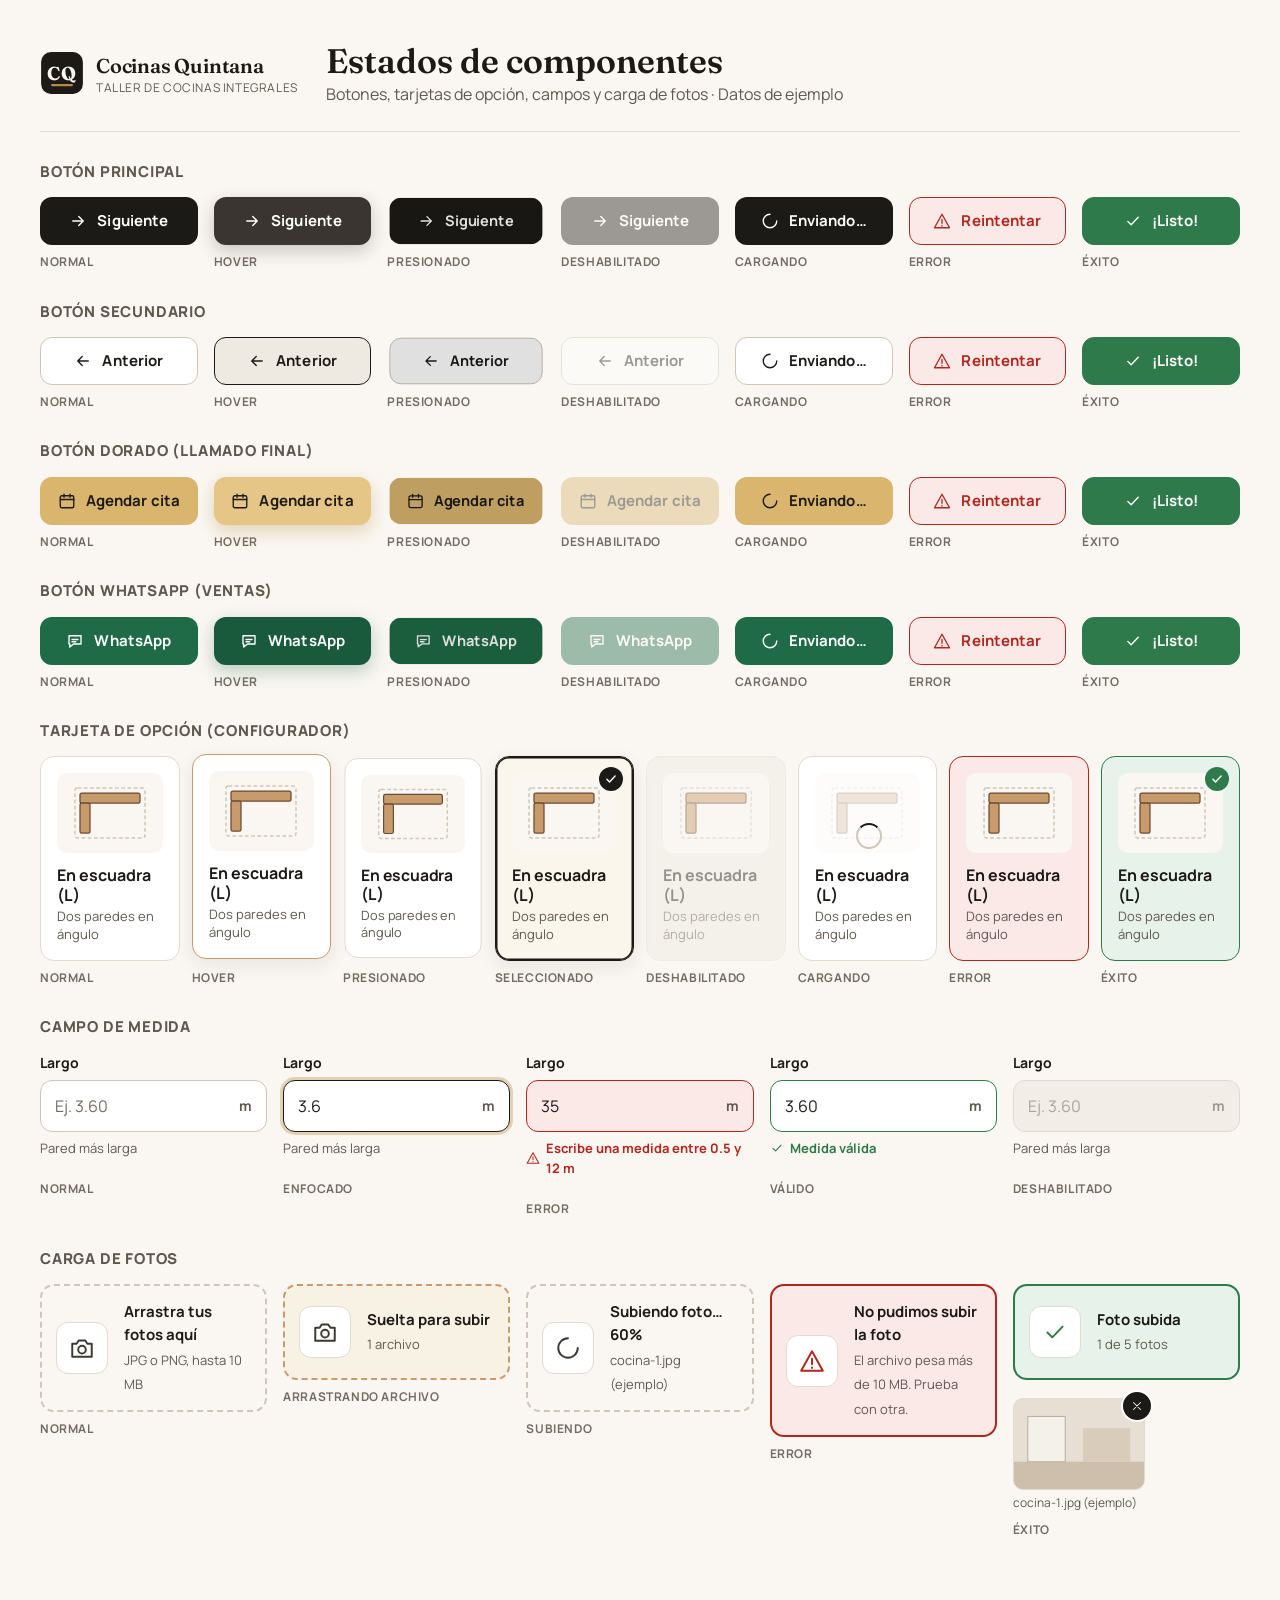
==== estados.html @ 6839d634 "Cocinas Quintana: frontpage cotizador (versión gris de prueba)" ====
<!doctype html><html lang="es-MX"><head><meta charset="utf-8"><meta name="viewport" content="width=device-width,initial-scale=1"><title>Estados de componentes — Cocinas Quintana</title>
<link rel="stylesheet" href="styles.css"><link rel="stylesheet" href="wireframe.css"><script>(function(){var q=new URLSearchParams(location.search),c=document.documentElement.classList;if(q.get("modo")==="wireframe")c.add("wf");if(q.get("tema")==="oscuro")c.add("dark");})();</script></head>
<body class="sheet"><div class="sheet-in">
<header class="sheet-h"><a class="brand" href="#inicio" aria-label="Cocinas Quintana — inicio"><span class="mono" aria-hidden="true"><svg viewBox="0 0 40 40"><rect x="1" y="1" width="38" height="38" rx="9" class="mono-bg"/><text x="20" y="26.5" text-anchor="middle" class="mono-t">CQ</text><path d="M11 31h18" class="mono-l"/></svg></span><span class="wordmark"><b>Cocinas Quintana</b><small>Taller de cocinas integrales</small></span></a><div><h1>Estados de componentes</h1><p>Botones, tarjetas de opción, campos y carga de fotos · Datos de ejemplo</p></div></header>
<section><h2>Botón principal</h2><div class="st-row"><div class="st-cell"><button type="button" class="btn btn-primary " ><svg class="ic" width="18" height="18" viewBox="0 0 24 24" fill="none" stroke="currentColor" stroke-width="1.8" stroke-linecap="round" stroke-linejoin="round" aria-hidden="true"><path d="M5 12h14M13 6l6 6-6 6"/></svg>Siguiente</button><small>Normal</small></div><div class="st-cell"><button type="button" class="btn btn-primary is-hover" ><svg class="ic" width="18" height="18" viewBox="0 0 24 24" fill="none" stroke="currentColor" stroke-width="1.8" stroke-linecap="round" stroke-linejoin="round" aria-hidden="true"><path d="M5 12h14M13 6l6 6-6 6"/></svg>Siguiente</button><small>Hover</small></div><div class="st-cell"><button type="button" class="btn btn-primary is-press" ><svg class="ic" width="18" height="18" viewBox="0 0 24 24" fill="none" stroke="currentColor" stroke-width="1.8" stroke-linecap="round" stroke-linejoin="round" aria-hidden="true"><path d="M5 12h14M13 6l6 6-6 6"/></svg>Siguiente</button><small>Presionado</small></div><div class="st-cell"><button type="button" class="btn btn-primary is-dis" disabled><svg class="ic" width="18" height="18" viewBox="0 0 24 24" fill="none" stroke="currentColor" stroke-width="1.8" stroke-linecap="round" stroke-linejoin="round" aria-hidden="true"><path d="M5 12h14M13 6l6 6-6 6"/></svg>Siguiente</button><small>Deshabilitado</small></div><div class="st-cell"><button type="button" class="btn btn-primary is-load" ><svg class="ic" width="18" height="18" viewBox="0 0 24 24" fill="none" stroke="currentColor" stroke-width="1.8" stroke-linecap="round" stroke-linejoin="round" aria-hidden="true"><path d="M12 3a9 9 0 1 0 9 9"/></svg>Enviando…</button><small>Cargando</small></div><div class="st-cell"><button type="button" class="btn btn-primary is-err" ><svg class="ic" width="18" height="18" viewBox="0 0 24 24" fill="none" stroke="currentColor" stroke-width="1.8" stroke-linecap="round" stroke-linejoin="round" aria-hidden="true"><path d="M12 3l10 18H2z"/><path d="M12 10v5M12 18v.5"/></svg>Reintentar</button><small>Error</small></div><div class="st-cell"><button type="button" class="btn btn-primary is-ok" ><svg class="ic" width="18" height="18" viewBox="0 0 24 24" fill="none" stroke="currentColor" stroke-width="1.8" stroke-linecap="round" stroke-linejoin="round" aria-hidden="true"><path d="M5 12.5l4.5 4.5L19 7"/></svg>¡Listo!</button><small>Éxito</small></div></div></section>
<section><h2>Botón secundario</h2><div class="st-row"><div class="st-cell"><button type="button" class="btn btn-ghost " ><svg class="ic" width="18" height="18" viewBox="0 0 24 24" fill="none" stroke="currentColor" stroke-width="1.8" stroke-linecap="round" stroke-linejoin="round" aria-hidden="true"><path d="M19 12H5M11 6l-6 6 6 6"/></svg>Anterior</button><small>Normal</small></div><div class="st-cell"><button type="button" class="btn btn-ghost is-hover" ><svg class="ic" width="18" height="18" viewBox="0 0 24 24" fill="none" stroke="currentColor" stroke-width="1.8" stroke-linecap="round" stroke-linejoin="round" aria-hidden="true"><path d="M19 12H5M11 6l-6 6 6 6"/></svg>Anterior</button><small>Hover</small></div><div class="st-cell"><button type="button" class="btn btn-ghost is-press" ><svg class="ic" width="18" height="18" viewBox="0 0 24 24" fill="none" stroke="currentColor" stroke-width="1.8" stroke-linecap="round" stroke-linejoin="round" aria-hidden="true"><path d="M19 12H5M11 6l-6 6 6 6"/></svg>Anterior</button><small>Presionado</small></div><div class="st-cell"><button type="button" class="btn btn-ghost is-dis" disabled><svg class="ic" width="18" height="18" viewBox="0 0 24 24" fill="none" stroke="currentColor" stroke-width="1.8" stroke-linecap="round" stroke-linejoin="round" aria-hidden="true"><path d="M19 12H5M11 6l-6 6 6 6"/></svg>Anterior</button><small>Deshabilitado</small></div><div class="st-cell"><button type="button" class="btn btn-ghost is-load" ><svg class="ic" width="18" height="18" viewBox="0 0 24 24" fill="none" stroke="currentColor" stroke-width="1.8" stroke-linecap="round" stroke-linejoin="round" aria-hidden="true"><path d="M12 3a9 9 0 1 0 9 9"/></svg>Enviando…</button><small>Cargando</small></div><div class="st-cell"><button type="button" class="btn btn-ghost is-err" ><svg class="ic" width="18" height="18" viewBox="0 0 24 24" fill="none" stroke="currentColor" stroke-width="1.8" stroke-linecap="round" stroke-linejoin="round" aria-hidden="true"><path d="M12 3l10 18H2z"/><path d="M12 10v5M12 18v.5"/></svg>Reintentar</button><small>Error</small></div><div class="st-cell"><button type="button" class="btn btn-ghost is-ok" ><svg class="ic" width="18" height="18" viewBox="0 0 24 24" fill="none" stroke="currentColor" stroke-width="1.8" stroke-linecap="round" stroke-linejoin="round" aria-hidden="true"><path d="M5 12.5l4.5 4.5L19 7"/></svg>¡Listo!</button><small>Éxito</small></div></div></section>
<section><h2>Botón dorado (llamado final)</h2><div class="st-row"><div class="st-cell"><button type="button" class="btn btn-gold " ><svg class="ic" width="18" height="18" viewBox="0 0 24 24" fill="none" stroke="currentColor" stroke-width="1.8" stroke-linecap="round" stroke-linejoin="round" aria-hidden="true"><rect x="3" y="5" width="18" height="16" rx="2"/><path d="M3 10h18M8 3v4M16 3v4"/></svg>Agendar cita</button><small>Normal</small></div><div class="st-cell"><button type="button" class="btn btn-gold is-hover" ><svg class="ic" width="18" height="18" viewBox="0 0 24 24" fill="none" stroke="currentColor" stroke-width="1.8" stroke-linecap="round" stroke-linejoin="round" aria-hidden="true"><rect x="3" y="5" width="18" height="16" rx="2"/><path d="M3 10h18M8 3v4M16 3v4"/></svg>Agendar cita</button><small>Hover</small></div><div class="st-cell"><button type="button" class="btn btn-gold is-press" ><svg class="ic" width="18" height="18" viewBox="0 0 24 24" fill="none" stroke="currentColor" stroke-width="1.8" stroke-linecap="round" stroke-linejoin="round" aria-hidden="true"><rect x="3" y="5" width="18" height="16" rx="2"/><path d="M3 10h18M8 3v4M16 3v4"/></svg>Agendar cita</button><small>Presionado</small></div><div class="st-cell"><button type="button" class="btn btn-gold is-dis" disabled><svg class="ic" width="18" height="18" viewBox="0 0 24 24" fill="none" stroke="currentColor" stroke-width="1.8" stroke-linecap="round" stroke-linejoin="round" aria-hidden="true"><rect x="3" y="5" width="18" height="16" rx="2"/><path d="M3 10h18M8 3v4M16 3v4"/></svg>Agendar cita</button><small>Deshabilitado</small></div><div class="st-cell"><button type="button" class="btn btn-gold is-load" ><svg class="ic" width="18" height="18" viewBox="0 0 24 24" fill="none" stroke="currentColor" stroke-width="1.8" stroke-linecap="round" stroke-linejoin="round" aria-hidden="true"><path d="M12 3a9 9 0 1 0 9 9"/></svg>Enviando…</button><small>Cargando</small></div><div class="st-cell"><button type="button" class="btn btn-gold is-err" ><svg class="ic" width="18" height="18" viewBox="0 0 24 24" fill="none" stroke="currentColor" stroke-width="1.8" stroke-linecap="round" stroke-linejoin="round" aria-hidden="true"><path d="M12 3l10 18H2z"/><path d="M12 10v5M12 18v.5"/></svg>Reintentar</button><small>Error</small></div><div class="st-cell"><button type="button" class="btn btn-gold is-ok" ><svg class="ic" width="18" height="18" viewBox="0 0 24 24" fill="none" stroke="currentColor" stroke-width="1.8" stroke-linecap="round" stroke-linejoin="round" aria-hidden="true"><path d="M5 12.5l4.5 4.5L19 7"/></svg>¡Listo!</button><small>Éxito</small></div></div></section>
<section><h2>Botón WhatsApp (ventas)</h2><div class="st-row"><div class="st-cell"><button type="button" class="btn btn-wa " ><svg class="ic" width="18" height="18" viewBox="0 0 24 24" fill="none" stroke="currentColor" stroke-width="1.8" stroke-linecap="round" stroke-linejoin="round" aria-hidden="true"><path d="M4 5h16v11H10l-5 4v-4H4z"/><path d="M8 10h8M8 13h5"/></svg>WhatsApp</button><small>Normal</small></div><div class="st-cell"><button type="button" class="btn btn-wa is-hover" ><svg class="ic" width="18" height="18" viewBox="0 0 24 24" fill="none" stroke="currentColor" stroke-width="1.8" stroke-linecap="round" stroke-linejoin="round" aria-hidden="true"><path d="M4 5h16v11H10l-5 4v-4H4z"/><path d="M8 10h8M8 13h5"/></svg>WhatsApp</button><small>Hover</small></div><div class="st-cell"><button type="button" class="btn btn-wa is-press" ><svg class="ic" width="18" height="18" viewBox="0 0 24 24" fill="none" stroke="currentColor" stroke-width="1.8" stroke-linecap="round" stroke-linejoin="round" aria-hidden="true"><path d="M4 5h16v11H10l-5 4v-4H4z"/><path d="M8 10h8M8 13h5"/></svg>WhatsApp</button><small>Presionado</small></div><div class="st-cell"><button type="button" class="btn btn-wa is-dis" disabled><svg class="ic" width="18" height="18" viewBox="0 0 24 24" fill="none" stroke="currentColor" stroke-width="1.8" stroke-linecap="round" stroke-linejoin="round" aria-hidden="true"><path d="M4 5h16v11H10l-5 4v-4H4z"/><path d="M8 10h8M8 13h5"/></svg>WhatsApp</button><small>Deshabilitado</small></div><div class="st-cell"><button type="button" class="btn btn-wa is-load" ><svg class="ic" width="18" height="18" viewBox="0 0 24 24" fill="none" stroke="currentColor" stroke-width="1.8" stroke-linecap="round" stroke-linejoin="round" aria-hidden="true"><path d="M12 3a9 9 0 1 0 9 9"/></svg>Enviando…</button><small>Cargando</small></div><div class="st-cell"><button type="button" class="btn btn-wa is-err" ><svg class="ic" width="18" height="18" viewBox="0 0 24 24" fill="none" stroke="currentColor" stroke-width="1.8" stroke-linecap="round" stroke-linejoin="round" aria-hidden="true"><path d="M12 3l10 18H2z"/><path d="M12 10v5M12 18v.5"/></svg>Reintentar</button><small>Error</small></div><div class="st-cell"><button type="button" class="btn btn-wa is-ok" ><svg class="ic" width="18" height="18" viewBox="0 0 24 24" fill="none" stroke="currentColor" stroke-width="1.8" stroke-linecap="round" stroke-linejoin="round" aria-hidden="true"><path d="M5 12.5l4.5 4.5L19 7"/></svg>¡Listo!</button><small>Éxito</small></div></div></section>
<section><h2>Tarjeta de opción (configurador)</h2><div class="st-row opt-row"><div class="st-cell opt-cell"><label class="opt " data-group="demo"><input type="radio" name="demo" value="x"><span class="opt-in"><span class="opt-art"><svg class="lay" viewBox="0 0 64 48" aria-hidden="true"><rect x="4" y="4" width="56" height="40" rx="2" class="room"/><rect x="8" y="8" width="48" height="8" rx="1.5" class="cab"/><rect x="8" y="16" width="8" height="24" rx="1.5" class="cab"/></svg></span><span class="opt-txt"><b>En escuadra (L)</b><small>Dos paredes en ángulo</small></span><span class="opt-check"><svg class="ic" width="14" height="14" viewBox="0 0 24 24" fill="none" stroke="currentColor" stroke-width="2.6" stroke-linecap="round" stroke-linejoin="round" aria-hidden="true"><path d="M5 12.5l4.5 4.5L19 7"/></svg></span></span></label><small>Normal</small></div><div class="st-cell opt-cell"><label class="opt is-hover" data-group="demois-hover"><input type="radio" name="demois-hover" value="x"><span class="opt-in"><span class="opt-art"><svg class="lay" viewBox="0 0 64 48" aria-hidden="true"><rect x="4" y="4" width="56" height="40" rx="2" class="room"/><rect x="8" y="8" width="48" height="8" rx="1.5" class="cab"/><rect x="8" y="16" width="8" height="24" rx="1.5" class="cab"/></svg></span><span class="opt-txt"><b>En escuadra (L)</b><small>Dos paredes en ángulo</small></span><span class="opt-check"><svg class="ic" width="14" height="14" viewBox="0 0 24 24" fill="none" stroke="currentColor" stroke-width="2.6" stroke-linecap="round" stroke-linejoin="round" aria-hidden="true"><path d="M5 12.5l4.5 4.5L19 7"/></svg></span></span></label><small>Hover</small></div><div class="st-cell opt-cell"><label class="opt is-press" data-group="demois-press"><input type="radio" name="demois-press" value="x"><span class="opt-in"><span class="opt-art"><svg class="lay" viewBox="0 0 64 48" aria-hidden="true"><rect x="4" y="4" width="56" height="40" rx="2" class="room"/><rect x="8" y="8" width="48" height="8" rx="1.5" class="cab"/><rect x="8" y="16" width="8" height="24" rx="1.5" class="cab"/></svg></span><span class="opt-txt"><b>En escuadra (L)</b><small>Dos paredes en ángulo</small></span><span class="opt-check"><svg class="ic" width="14" height="14" viewBox="0 0 24 24" fill="none" stroke="currentColor" stroke-width="2.6" stroke-linecap="round" stroke-linejoin="round" aria-hidden="true"><path d="M5 12.5l4.5 4.5L19 7"/></svg></span></span></label><small>Presionado</small></div><div class="st-cell opt-cell"><label class="opt is-sel" data-group="demois-sel"><input type="radio" name="demois-sel" value="x"><span class="opt-in"><span class="opt-art"><svg class="lay" viewBox="0 0 64 48" aria-hidden="true"><rect x="4" y="4" width="56" height="40" rx="2" class="room"/><rect x="8" y="8" width="48" height="8" rx="1.5" class="cab"/><rect x="8" y="16" width="8" height="24" rx="1.5" class="cab"/></svg></span><span class="opt-txt"><b>En escuadra (L)</b><small>Dos paredes en ángulo</small></span><span class="opt-check"><svg class="ic" width="14" height="14" viewBox="0 0 24 24" fill="none" stroke="currentColor" stroke-width="2.6" stroke-linecap="round" stroke-linejoin="round" aria-hidden="true"><path d="M5 12.5l4.5 4.5L19 7"/></svg></span></span></label><small>Seleccionado</small></div><div class="st-cell opt-cell"><label class="opt is-dis" data-group="demois-dis"><input type="radio" name="demois-dis" value="x"><span class="opt-in"><span class="opt-art"><svg class="lay" viewBox="0 0 64 48" aria-hidden="true"><rect x="4" y="4" width="56" height="40" rx="2" class="room"/><rect x="8" y="8" width="48" height="8" rx="1.5" class="cab"/><rect x="8" y="16" width="8" height="24" rx="1.5" class="cab"/></svg></span><span class="opt-txt"><b>En escuadra (L)</b><small>Dos paredes en ángulo</small></span><span class="opt-check"><svg class="ic" width="14" height="14" viewBox="0 0 24 24" fill="none" stroke="currentColor" stroke-width="2.6" stroke-linecap="round" stroke-linejoin="round" aria-hidden="true"><path d="M5 12.5l4.5 4.5L19 7"/></svg></span></span></label><small>Deshabilitado</small></div><div class="st-cell opt-cell"><label class="opt is-load" data-group="demois-load"><input type="radio" name="demois-load" value="x"><span class="opt-in"><span class="opt-art"><svg class="lay" viewBox="0 0 64 48" aria-hidden="true"><rect x="4" y="4" width="56" height="40" rx="2" class="room"/><rect x="8" y="8" width="48" height="8" rx="1.5" class="cab"/><rect x="8" y="16" width="8" height="24" rx="1.5" class="cab"/></svg></span><span class="opt-txt"><b>En escuadra (L)</b><small>Dos paredes en ángulo</small></span><span class="opt-check"><svg class="ic" width="14" height="14" viewBox="0 0 24 24" fill="none" stroke="currentColor" stroke-width="2.6" stroke-linecap="round" stroke-linejoin="round" aria-hidden="true"><path d="M5 12.5l4.5 4.5L19 7"/></svg></span></span></label><small>Cargando</small></div><div class="st-cell opt-cell"><label class="opt is-err" data-group="demois-err"><input type="radio" name="demois-err" value="x"><span class="opt-in"><span class="opt-art"><svg class="lay" viewBox="0 0 64 48" aria-hidden="true"><rect x="4" y="4" width="56" height="40" rx="2" class="room"/><rect x="8" y="8" width="48" height="8" rx="1.5" class="cab"/><rect x="8" y="16" width="8" height="24" rx="1.5" class="cab"/></svg></span><span class="opt-txt"><b>En escuadra (L)</b><small>Dos paredes en ángulo</small></span><span class="opt-check"><svg class="ic" width="14" height="14" viewBox="0 0 24 24" fill="none" stroke="currentColor" stroke-width="2.6" stroke-linecap="round" stroke-linejoin="round" aria-hidden="true"><path d="M5 12.5l4.5 4.5L19 7"/></svg></span></span></label><small>Error</small></div><div class="st-cell opt-cell"><label class="opt is-ok" data-group="demois-ok"><input type="radio" name="demois-ok" value="x"><span class="opt-in"><span class="opt-art"><svg class="lay" viewBox="0 0 64 48" aria-hidden="true"><rect x="4" y="4" width="56" height="40" rx="2" class="room"/><rect x="8" y="8" width="48" height="8" rx="1.5" class="cab"/><rect x="8" y="16" width="8" height="24" rx="1.5" class="cab"/></svg></span><span class="opt-txt"><b>En escuadra (L)</b><small>Dos paredes en ángulo</small></span><span class="opt-check"><svg class="ic" width="14" height="14" viewBox="0 0 24 24" fill="none" stroke="currentColor" stroke-width="2.6" stroke-linecap="round" stroke-linejoin="round" aria-hidden="true"><path d="M5 12.5l4.5 4.5L19 7"/></svg></span></span></label><small>Éxito</small></div></div></section>
<section><h2>Campo de medida</h2><div class="st-row f-row"><div class="st-cell"><div class="field "><label>Largo</label><div class="inp"><input value="" placeholder="Ej. 3.60" ><span class="unit">m</span></div><small class="help">Pared más larga</small></div><small class="st-lbl">Normal</small></div><div class="st-cell"><div class="field is-focus"><label>Largo</label><div class="inp"><input value="3.6" placeholder="Ej. 3.60" ><span class="unit">m</span></div><small class="help">Pared más larga</small></div><small class="st-lbl">Enfocado</small></div><div class="st-cell"><div class="field is-err"><label>Largo</label><div class="inp"><input value="35" placeholder="Ej. 3.60" ><span class="unit">m</span></div><small class="err"><svg class="ic" width="14" height="14" viewBox="0 0 24 24" fill="none" stroke="currentColor" stroke-width="1.8" stroke-linecap="round" stroke-linejoin="round" aria-hidden="true"><path d="M12 3l10 18H2z"/><path d="M12 10v5M12 18v.5"/></svg> <span>Escribe una medida entre 0.5 y 12 m</span></small></div><small class="st-lbl">Error</small></div><div class="st-cell"><div class="field is-ok"><label>Largo</label><div class="inp"><input value="3.60" placeholder="Ej. 3.60" ><span class="unit">m</span></div><small class="okm"><svg class="ic" width="14" height="14" viewBox="0 0 24 24" fill="none" stroke="currentColor" stroke-width="1.8" stroke-linecap="round" stroke-linejoin="round" aria-hidden="true"><path d="M5 12.5l4.5 4.5L19 7"/></svg> <span>Medida válida</span></small></div><small class="st-lbl">Válido</small></div><div class="st-cell"><div class="field is-dis"><label>Largo</label><div class="inp"><input value="" placeholder="Ej. 3.60" disabled><span class="unit">m</span></div><small class="help">Pared más larga</small></div><small class="st-lbl">Deshabilitado</small></div></div></section>
<section><h2>Carga de fotos</h2><div class="st-row f-row"><div class="st-cell"><label class="drop "><span class="drop-ic"><svg class="ic" width="26" height="26" viewBox="0 0 24 24" fill="none" stroke="currentColor" stroke-width="1.8" stroke-linecap="round" stroke-linejoin="round" aria-hidden="true"><path d="M3 8h4l2-3h6l2 3h4v12H3z"/><circle cx="12" cy="13.5" r="3.5"/></svg></span><span class="drop-t"><b>Arrastra tus fotos aquí</b><small>JPG o PNG, hasta 10 MB</small></span></label><small class="st-lbl">Normal</small></div><div class="st-cell"><label class="drop is-hover"><span class="drop-ic"><svg class="ic" width="26" height="26" viewBox="0 0 24 24" fill="none" stroke="currentColor" stroke-width="1.8" stroke-linecap="round" stroke-linejoin="round" aria-hidden="true"><path d="M3 8h4l2-3h6l2 3h4v12H3z"/><circle cx="12" cy="13.5" r="3.5"/></svg></span><span class="drop-t"><b>Suelta para subir</b><small>1 archivo</small></span></label><small class="st-lbl">Arrastrando archivo</small></div><div class="st-cell"><label class="drop is-load"><span class="drop-ic"><svg class="ic" width="26" height="26" viewBox="0 0 24 24" fill="none" stroke="currentColor" stroke-width="1.8" stroke-linecap="round" stroke-linejoin="round" aria-hidden="true"><path d="M12 3a9 9 0 1 0 9 9"/></svg></span><span class="drop-t"><b>Subiendo foto… 60%</b><small>cocina-1.jpg (ejemplo)</small></span></label><small class="st-lbl">Subiendo</small></div><div class="st-cell"><label class="drop is-err"><span class="drop-ic"><svg class="ic" width="26" height="26" viewBox="0 0 24 24" fill="none" stroke="currentColor" stroke-width="1.8" stroke-linecap="round" stroke-linejoin="round" aria-hidden="true"><path d="M12 3l10 18H2z"/><path d="M12 10v5M12 18v.5"/></svg></span><span class="drop-t"><b>No pudimos subir la foto</b><small>El archivo pesa más de 10 MB. Prueba con otra.</small></span></label><small class="st-lbl">Error</small></div><div class="st-cell"><label class="drop is-ok"><span class="drop-ic"><svg class="ic" width="26" height="26" viewBox="0 0 24 24" fill="none" stroke="currentColor" stroke-width="1.8" stroke-linecap="round" stroke-linejoin="round" aria-hidden="true"><path d="M5 12.5l4.5 4.5L19 7"/></svg></span><span class="drop-t"><b>Foto subida</b><small>1 de 5 fotos</small></span></label><ul class="thumbs"><li class="th"><span class="th-img"></span><span class="th-n">cocina-1.jpg (ejemplo)</span><button class="th-x" aria-label="Quitar"><svg class="ic" width="14" height="14" viewBox="0 0 24 24" fill="none" stroke="currentColor" stroke-width="1.8" stroke-linecap="round" stroke-linejoin="round" aria-hidden="true"><path d="M6 6l12 12M18 6L6 18"/></svg></button></li></ul><small class="st-lbl">Éxito</small></div></div></section>
</div></body></html>
---- styles.css ----
/* ==========================================================
   Cocinas Quintana — página de inicio (prototipo)
   Paleta: madera cálida, hueso, grises, acentos carbón y dorado
   Temas: claro (por defecto) · .dark (oscuro) · .wf (wireframe gris, ver wireframe.css)
   ========================================================== */
@font-face{font-family:"Fraunces";src:url(fuentes/fraunces.woff2) format("woff2");font-weight:100 900;font-display:swap}
@font-face{font-family:"Manrope";src:url(fuentes/manrope.woff2) format("woff2");font-weight:200 800;font-display:swap}
@font-face{font-family:"Inter";src:url(fuentes/inter.woff2) format("woff2");font-weight:100 900;font-display:swap}
:root{
 --paper:#FAF7F2; --surf:#FFFFFF; --stone:#EEE9E1; --stone2:#E4DDD2; --line:#E2DBCF; --line2:#CFC6B8;
 --ink:#1C1A17; --ink2:#3D3832; --muted:#5F584F; --faint:#736C62;
 --oak:#C89B6D; --oak-d:#A87A4F; --walnut:#6B4A33; --gold:#B88A3E; --gold-l:#D9B56E; --gold-t:#8A621F; --gold-bg:#F6EEDC;
 --ok:#2F7A4B; --ok-bg:#E6F2EA; --err:#B3261E; --err-bg:#FBE9E7;
 --btn:#1C1A17; --btn-t:#FFFFFF; --btn-h:#3A3530;
 --wa:#1F6B47; --wa-h:#185A3B;
 --shadow:0 1px 2px rgba(28,26,23,.06),0 8px 24px rgba(28,26,23,.06);
 --shadow-l:0 18px 50px rgba(28,26,23,.14);
 --r:16px; --r-s:12px;
 --f-h:"Fraunces",Georgia,serif; --f-b:"Manrope","Segoe UI",system-ui,sans-serif;
 --plan-bg:#FBF9F5; --plan-room:#BDB3A4; --plan-b:#C89B6D; --plan-a:#E8D6BF; --plan-t:#F1EEE8; --plan-x:#55504A;
 color-scheme:light;
}
.dark{
 --paper:#141210; --surf:#1D1A17; --stone:#24201C; --stone2:#2C2722; --line:#36302A; --line2:#4A433B;
 --ink:#F4EFE7; --ink2:#DDD5CA; --muted:#B5AC9F; --faint:#8C8478;
 --gold:#D4AF63; --gold-l:#E3C483; --gold-t:#E3C483; --gold-bg:#2E271B;
 --ok:#6CC28F; --ok-bg:#16291E; --err:#FF8A80; --err-bg:#3A1C19;
 --btn:#D4AF63; --btn-t:#1C1A17; --btn-h:#E3C483;
 --wa:#2E8A5E; --wa-h:#37A06E;
 --shadow:0 1px 2px rgba(0,0,0,.4),0 8px 24px rgba(0,0,0,.25); --shadow-l:0 18px 50px rgba(0,0,0,.5);
 --plan-bg:#191613; --plan-room:#5A5248; --plan-b:#A87A4F; --plan-a:#5B4634; --plan-t:#D9D4CA; --plan-x:#CFC6B8;
 color-scheme:dark;
}
*{box-sizing:border-box;margin:0;padding:0}
[hidden]{display:none!important}
html{scroll-behavior:smooth;scroll-padding-top:80px}
body{font-family:var(--f-b);color:var(--ink);background:var(--paper);font-size:16px;line-height:1.55;-webkit-font-smoothing:antialiased}
img,svg{display:block}
a{color:inherit}
button{font:inherit;color:inherit;cursor:pointer;background:none;border:0}
input,textarea{font:inherit;color:inherit}
.wrap{max-width:1240px;margin:0 auto;padding:0 32px}
.muted{color:var(--muted)} .center{text-align:center;display:block}
.skip{position:absolute;left:-999px;top:8px;background:var(--btn);color:var(--btn-t);padding:12px 16px;border-radius:8px;z-index:99}
.skip:focus{left:8px}
:focus-visible{outline:3px solid var(--gold);outline-offset:2px}
.ic{flex:none}

/* ---------- barra de prototipo ---------- */
.demo-bar{background:var(--ink);color:var(--paper);font-size:13px;text-align:center;padding:6px 16px;letter-spacing:.2px}
.dark .demo-bar{background:#2A251F;color:var(--ink2)}

/* ---------- encabezado ---------- */
.top{position:sticky;top:0;z-index:30;background:color-mix(in srgb,var(--paper) 88%,transparent);backdrop-filter:blur(12px);border-bottom:1px solid var(--line)}
.top-in{display:flex;align-items:center;gap:24px;height:76px}
.brand{display:flex;align-items:center;gap:12px;text-decoration:none;flex:none}
.mono svg{width:44px;height:44px}
.mono-bg{fill:var(--ink)} .mono-t{fill:var(--paper);font:700 17px var(--f-h);letter-spacing:.5px} .mono-l{stroke:var(--gold);stroke-width:2;stroke-linecap:round}
.wordmark{display:flex;flex-direction:column;line-height:1.1}
.wordmark b{font:600 20px var(--f-h);letter-spacing:-.2px}
.wordmark small{white-space:nowrap;font-size:12px;color:var(--muted);letter-spacing:.6px;text-transform:uppercase;margin-top:3px}
.nav{display:flex;gap:4px;margin-left:auto}
.nav a{text-decoration:none;font-weight:600;font-size:15px;color:var(--ink2);padding:0 14px;height:44px;display:flex;align-items:center;border-radius:10px}
.nav a:hover{background:var(--stone);color:var(--ink)}
.top-act{display:flex;align-items:center;gap:8px}
.icon-btn{width:44px;height:44px;border-radius:12px;display:inline-flex;align-items:center;justify-content:center;color:var(--ink2);border:1px solid var(--line);background:var(--surf);transition:.2s}
.icon-btn:hover{background:var(--stone)}
.i-sun{display:none}.dark .i-sun{display:block}.dark .i-moon{display:none}
.show-m{display:none}

/* ---------- botones ---------- */
.btn{--h:48px;height:var(--h);padding:0 22px;border-radius:12px;display:inline-flex;align-items:center;justify-content:center;gap:10px;font-weight:700;font-size:15px;letter-spacing:.1px;text-decoration:none;white-space:nowrap;border:1.5px solid transparent;transition:background .2s,border-color .2s,transform .12s,box-shadow .2s,color .2s;position:relative;user-select:none}
.btn-sm{--h:44px;padding:0 16px;font-size:14px}
.btn-lg{--h:56px;padding:0 26px;font-size:16px;border-radius:14px}
.btn-block{width:100%}
.btn-primary{background:var(--btn);color:var(--btn-t)}
.btn-primary:hover,.btn-primary.is-hover{background:var(--btn-h);box-shadow:0 6px 18px rgba(28,26,23,.22)}
.btn-ghost{background:var(--surf);color:var(--ink);border-color:var(--line2)}
.btn-ghost:hover,.btn-ghost.is-hover{border-color:var(--ink);background:var(--stone)}
.btn-gold{background:var(--gold-l);color:#1C1A17}
.btn-gold:hover,.btn-gold.is-hover{background:#E6C687;box-shadow:0 6px 18px rgba(184,138,62,.35)}
.btn-ghost-inv{background:transparent;color:#FAF7F2;border-color:rgba(250,247,242,.45)}
.btn-ghost-inv:hover{background:rgba(250,247,242,.1);border-color:#FAF7F2}
.btn-wa{background:var(--wa);color:#fff}
.btn-wa:hover,.btn-wa.is-hover{background:var(--wa-h);box-shadow:0 6px 18px rgba(31,107,71,.3)}
.btn:active,.btn.is-press{transform:scale(.97);box-shadow:none;filter:brightness(.88)}
.btn:disabled,.btn.is-dis{opacity:.42;cursor:not-allowed;transform:none;box-shadow:none}
.btn.is-load{pointer-events:none}
.btn.is-load .ic{animation:spin .9s linear infinite}
.btn.is-err{background:var(--err-bg);color:var(--err);border-color:var(--err);animation:shake .4s}
.btn.is-ok{background:var(--ok);color:#fff;border-color:var(--ok)}
.btn-link{display:inline-flex;align-items:center;gap:6px;font-weight:700;font-size:14px;color:var(--ink2);height:44px;padding:0 4px;text-decoration:underline;text-underline-offset:3px;align-self:center}
@keyframes spin{to{transform:rotate(360deg)}}
@keyframes shake{20%,60%{transform:translateX(-4px)}40%,80%{transform:translateX(4px)}}

/* ---------- comunes ---------- */
.card{background:var(--surf);border:1px solid var(--line);border-radius:var(--r);box-shadow:var(--shadow)}
.eyebrow{display:inline-flex;align-items:center;gap:6px;font-size:13px;font-weight:700;letter-spacing:1.2px;text-transform:uppercase;color:var(--gold-t)}
.sec{padding:96px 0}
.sec.soft{background:var(--stone)}
.sec-h{max-width:720px;margin-bottom:40px}
.sec-h.center{margin:0 auto 48px;text-align:center}
.sec-h h2,.wa-band h2,.taller h2,.cta-in h2{font:600 44px/1.1 var(--f-h);letter-spacing:-.8px;margin:10px 0 12px}
.sec-h p{color:var(--muted);font-size:18px}
.row-h{display:flex;align-items:flex-end;justify-content:space-between;gap:32px;max-width:none}
.row-h>div:first-child{max-width:480px}
.tag{font-size:12px;font-weight:700;padding:3px 10px;border-radius:99px;background:var(--ok-bg);color:var(--ok)}
.lead{font-size:19px;color:var(--ink2);line-height:1.6}

/* ---------- hero ---------- */
.hero{padding:72px 0 88px;background:radial-gradient(900px 500px at 85% 20%,var(--gold-bg),transparent 70%)}
.hero-in{display:grid;grid-template-columns:1.12fr 1fr;gap:48px;align-items:center}
.hero h1{font:600 64px/1.03 var(--f-h);letter-spacing:-1.6px;margin:16px 0 20px}
.hero h1 em{font-style:italic;font-weight:500;color:var(--walnut)}
.dark .hero h1 em{color:var(--gold-l)}
.hero-cta{display:flex;gap:12px;margin:32px 0 28px;flex-wrap:wrap}
.trust{list-style:none;display:flex;gap:22px;flex-wrap:wrap;color:var(--muted);font-weight:600;font-size:14px}
.trust li{display:flex;align-items:center;gap:8px}
.trust .ic{color:var(--gold-t)}
.hero-art{position:relative}
.art{position:relative;border-radius:22px;overflow:hidden;background:var(--stone);aspect-ratio:3/2}
.art>svg{width:100%;height:100%}
.art-tag{position:absolute;left:12px;bottom:12px;display:inline-flex;align-items:center;gap:6px;font-size:12px;font-weight:700;background:rgba(255,255,255,.88);color:#3D3832;padding:5px 10px;border-radius:99px}
.hero-art .art{aspect-ratio:5/4;box-shadow:var(--shadow-l)}
.float-card{position:absolute;display:flex;align-items:center;gap:12px;background:var(--surf);border:1px solid var(--line);border-radius:14px;padding:12px 16px;box-shadow:var(--shadow-l)}
.float-card b{display:block;font-size:15px} .float-card small{color:var(--muted);font-size:13px}
.fc-ic{width:40px;height:40px;border-radius:10px;background:var(--stone);display:flex;align-items:center;justify-content:center;color:var(--ink)}
.fc-ic.gold{background:var(--gold-bg);color:var(--gold-t)}
.fc1{left:-28px;top:36px}.fc2{right:-20px;bottom:56px}

/* ---------- configurador ---------- */
.cfg{background:var(--stone)}
.cfg-grid{display:grid;grid-template-columns:1fr 340px;gap:24px;align-items:start}
.cfg-main{padding:28px 32px 24px}
.prog{display:none}
.stepper{list-style:none;display:flex;gap:6px;margin-bottom:28px;counter-reset:s}
.st{flex:1;position:relative}
.st-b{width:100%;display:flex;align-items:center;gap:10px;min-height:48px;padding:6px 10px 10px;border-bottom:3px solid var(--line);text-align:left;font-weight:600;font-size:14px;color:var(--muted)}
.st-n{width:28px;height:28px;border-radius:50%;border:1.5px solid var(--line2);display:flex;align-items:center;justify-content:center;font-size:13px;flex:none;font-style:normal}
.st-n i{font-style:normal}
.st-n .ic{display:none}
.st.done .st-b{color:var(--ink2);border-color:var(--oak)}
.st.done .st-n{background:var(--oak);border-color:var(--oak);color:#1C1A17}
.st.done .st-n i{display:none}.st.done .st-n .ic{display:block}
.st.cur .st-b{color:var(--ink);border-color:var(--ink)}
.st.cur .st-n{background:var(--ink);border-color:var(--ink);color:var(--paper)}
.st-b:disabled{cursor:not-allowed}
.step{border:0;display:none}
.step.on{display:block;animation:fade .35s ease}
@keyframes fade{from{opacity:0;transform:translateY(6px)}}
.step legend{font:600 28px/1.2 var(--f-h);letter-spacing:-.3px;margin-bottom:6px}
.step-d{color:var(--muted);margin-bottom:22px}
.opts{display:grid;gap:14px}
.opts-tipo{grid-template-columns:repeat(4,1fr)}
.opts-2{grid-template-columns:repeat(2,1fr)}
.opts-3{grid-template-columns:repeat(3,1fr)}
.opt{display:block;cursor:pointer;position:relative}
.opt input{position:absolute;opacity:0;pointer-events:none}
.opt-in{display:flex;flex-direction:column;gap:12px;height:100%;padding:16px;border-radius:14px;border:1.5px solid var(--line);background:var(--surf);transition:.18s;position:relative;min-height:48px}
.opt:hover .opt-in,.opt.is-hover .opt-in{border-color:var(--oak);box-shadow:0 6px 20px rgba(28,26,23,.08);transform:translateY(-2px)}
.opt:active .opt-in,.opt.is-press .opt-in{transform:scale(.98);box-shadow:none}
.opt input:checked+.opt-in,.opt.is-sel .opt-in{border-color:var(--ink);box-shadow:0 0 0 1.5px var(--ink) inset,0 6px 20px rgba(28,26,23,.08);background:color-mix(in srgb,var(--gold-bg) 55%,var(--surf))}
.opt input:focus-visible+.opt-in{outline:3px solid var(--gold);outline-offset:2px}
.opt.is-dis{cursor:not-allowed}.opt.is-dis .opt-in{opacity:.45;background:var(--stone)}
.opt.is-err .opt-in{border-color:var(--err);background:var(--err-bg)}
.opt.is-ok .opt-in{border-color:var(--ok);background:var(--ok-bg)}
.opt.is-load .opt-art{opacity:.25}
.opt.is-load .opt-in::after{content:"";position:absolute;left:50%;top:38%;width:22px;height:22px;margin:-11px;border-radius:50%;border:2.5px solid var(--line2);border-top-color:var(--ink);animation:spin .8s linear infinite}
.opt-art{display:flex;align-items:center;justify-content:center;background:var(--paper);border-radius:10px;padding:10px;height:92px}
.opt-txt b{display:block;font-size:16px;line-height:1.25}
.opt-txt small{display:block;color:var(--muted);font-size:13px;line-height:1.35;margin-top:3px}
.opt-check{position:absolute;top:10px;right:10px;width:24px;height:24px;border-radius:50%;background:var(--ink);color:var(--paper);display:flex;align-items:center;justify-content:center;opacity:0;transform:scale(.6);transition:.2s}
.opt input:checked+.opt-in .opt-check,.opt.is-sel .opt-check{opacity:1;transform:none}
.opt.is-ok .opt-check{opacity:1;transform:none;background:var(--ok)}
.badge{position:absolute;top:10px;left:10px;font-size:11px;font-weight:800;letter-spacing:.3px;padding:3px 8px;border-radius:99px;background:var(--gold-bg);color:var(--gold-t);z-index:1}
.lay{width:96px;height:72px}
.lay .room{fill:none;stroke:var(--line2);stroke-width:1.2;stroke-dasharray:3 2}
.lay .cab{fill:var(--oak);stroke:var(--walnut);stroke-width:1}
.lay .raise{fill:var(--ink)}
.lay .stool{fill:none;stroke:var(--ink2);stroke-width:1.3}
.opts-2 .opt-art,.opts-3 .opt-art{height:110px}
.sw{width:128px;height:80px}
.sw-l{fill:none;stroke:var(--ink2);stroke-width:1.5}
.sw-h{stroke:var(--ink);stroke-width:2.5;stroke-linecap:round}
.sw-g{fill:none;stroke:var(--gold);stroke-width:2.2;stroke-linecap:round;stroke-linejoin:round}
.sw-f{fill:var(--oak);stroke:var(--walnut);stroke-width:1}
.sw-t{fill:var(--plan-t);stroke:var(--line2)}
.sw-ghost{fill:none;stroke:var(--line2);stroke-dasharray:3 2}
.fields3{display:grid;grid-template-columns:repeat(3,1fr);gap:16px;margin-bottom:16px}
.fields2{display:grid;grid-template-columns:1fr 1fr;gap:14px}
.field{display:flex;flex-direction:column;gap:6px;margin-bottom:14px}
.field>label{font-weight:700;font-size:14px}
.inp{display:flex;align-items:center;height:52px;border:1.5px solid var(--line2);border-radius:12px;background:var(--surf);padding:0 14px;transition:.15s}
.inp input{flex:1;min-width:0;height:100%;border:0;outline:0;background:transparent;font-size:16px}
.inp input::placeholder,textarea::placeholder{color:var(--faint)}
.unit{color:var(--muted);font-weight:700;font-size:14px}
.inp:focus-within,.field.is-focus .inp{border-color:var(--ink);box-shadow:0 0 0 3px color-mix(in srgb,var(--gold) 35%,transparent)}
textarea{border:1.5px solid var(--line2);border-radius:12px;background:var(--surf);padding:12px 14px;font-size:16px;resize:vertical;outline:0}
textarea:focus{border-color:var(--ink)}
.help{color:var(--muted);font-size:13px}
.err,.okm{display:none;align-items:center;gap:6px;font-size:13px;font-weight:700;color:var(--err)}
.okm{color:var(--ok);display:flex}
.field.is-err .inp{border-color:var(--err);background:var(--err-bg)}
.field.is-err .err{display:flex}.field.is-err .help{display:none}
.field.is-ok .inp{border-color:var(--ok)}
.field.is-dis .inp{background:var(--stone);opacity:.6}
.drop{display:flex;align-items:center;gap:16px;padding:20px;border:2px dashed var(--line2);border-radius:14px;background:var(--paper);cursor:pointer;transition:.15s;min-height:88px}
.drop:hover,.drop.is-hover,.drop.over{border-color:var(--oak);background:color-mix(in srgb,var(--gold-bg) 60%,var(--paper))}
.drop-ic{width:52px;height:52px;border-radius:12px;background:var(--surf);border:1px solid var(--line);display:flex;align-items:center;justify-content:center;color:var(--ink2);flex:none}
.drop-t b{display:block;font-size:15px}.drop-t small{color:var(--muted);font-size:13px}
.drop.is-err{border-color:var(--err);border-style:solid;background:var(--err-bg)}.drop.is-err .drop-ic{color:var(--err)}
.drop.is-ok{border-color:var(--ok);border-style:solid;background:var(--ok-bg)}.drop.is-ok .drop-ic{color:var(--ok)}
.drop.is-load .drop-ic .ic{animation:spin .9s linear infinite}
.drop-msg{font-size:13px;font-weight:700;margin-top:8px;display:flex;gap:6px;align-items:center}
.drop-msg.err-t{color:var(--err)}.drop-msg.ok-t{color:var(--ok)}
.thumbs{list-style:none;display:flex;gap:10px;flex-wrap:wrap;margin-top:10px}
.th{position:relative;width:132px}
.th-img{display:block;width:132px;height:92px;border-radius:10px;background:var(--stone2) center/cover;border:1px solid var(--line)}
.th-n{display:block;font-size:12px;color:var(--muted);margin-top:4px;white-space:nowrap;overflow:hidden;text-overflow:ellipsis}
.th-x{position:absolute;top:-8px;right:-8px;width:32px;height:32px;border-radius:50%;background:var(--ink);color:var(--paper);display:flex;align-items:center;justify-content:center;border:2px solid var(--surf)}
.thumbs .th:first-child .th-img{background-image:url("data:image/svg+xml,%3Csvg xmlns='http://www.w3.org/2000/svg' viewBox='0 0 132 92'%3E%3Crect width='132' height='92' fill='%23E7DFD3'/%3E%3Crect y='64' width='132' height='28' fill='%23CDBFAC'/%3E%3Crect x='14' y='18' width='38' height='46' fill='%23F4F0EA' stroke='%23B9AD9C'/%3E%3Crect x='70' y='30' width='48' height='34' fill='%23D9CCBA'/%3E%3C/svg%3E")}
.cfg-nav{display:flex;align-items:center;gap:16px;border-top:1px solid var(--line);padding-top:20px;margin-top:24px}
.cfg-hint{flex:1;text-align:center;color:var(--muted);font-size:14px}
.cfg-side{padding:22px;position:sticky;top:100px}
.side-h{display:flex;justify-content:space-between;align-items:center;margin-bottom:14px}
.side-h b{font:600 20px var(--f-h)}
.mini{background:var(--plan-bg);border:1px solid var(--line);border-radius:12px;height:190px;display:flex;align-items:center;justify-content:center;overflow:hidden}
.mini svg{width:100%;height:100%}
.sel{list-style:none;margin:16px 0 12px}
.sel li{display:flex;align-items:center;gap:10px;padding:10px 0;border-bottom:1px solid var(--line);font-size:14px}
.sel li:last-child{border:0}
.sel .k{color:var(--muted);flex:1}
.sel .v{font-weight:700;text-align:right}
.sel .v.empty{color:var(--faint);font-weight:500}
.sel .dot{width:22px;height:22px;border-radius:50%;border:1.5px solid var(--line2);display:flex;align-items:center;justify-content:center;flex:none}
.sel li.ok .dot{background:var(--oak);border-color:var(--oak);color:#1C1A17}
.side-note{display:flex;gap:8px;align-items:flex-start;font-size:13px;color:var(--muted);background:var(--paper);border-radius:10px;padding:10px 12px}
.side-note .ic{margin-top:2px}

/* ---------- resultado ---------- */
.res{padding-top:0;background:var(--stone)}
.res-lock{display:flex;align-items:center;gap:20px;padding:24px 28px;border-style:dashed;box-shadow:none;color:var(--muted)}
.res-lock b{color:var(--ink);font-size:17px}
.res-lock>div{flex:1}
.res-on{display:none}
.show-res .res-on{display:block;animation:fade .4s}
.show-res .res-lock{display:none}
.res-grid{display:grid;grid-template-columns:1fr 420px;gap:24px;align-items:start}
.res-prev{padding:24px}
.res-prev-h{display:flex;justify-content:space-between;align-items:center;margin-bottom:16px;gap:12px}
.res-prev-h b{font:600 22px var(--f-h)}
.seg{display:inline-flex;background:var(--stone);border-radius:12px;padding:4px;gap:4px}
.seg button{height:40px;padding:0 14px;border-radius:9px;font-weight:700;font-size:14px;color:var(--muted)}
.seg button.on{background:var(--surf);color:var(--ink);box-shadow:var(--shadow)}
.plan{background:var(--plan-bg);border:1px solid var(--line);border-radius:12px;aspect-ratio:16/10;overflow:hidden}
.plan svg{width:100%;height:100%}
.plan text{font-family:var(--f-b)}
.legend{display:flex;gap:18px;flex-wrap:wrap;margin-top:14px;font-size:13px;color:var(--muted);font-weight:600}
.legend span{display:flex;align-items:center;gap:6px}
.legend i{width:14px;height:14px;border-radius:3px;display:block}
.lg-b{background:var(--plan-b)}.lg-a{background:var(--plan-a);border:1px dashed var(--oak-d)}.lg-t{background:var(--plan-t);border:1px solid var(--line2)}.lg-x{background:var(--plan-x)}
.plan-note{font-size:13px;color:var(--muted);margin-top:8px}
.res-side{display:flex;flex-direction:column;gap:16px}
.price{padding:24px;display:flex;flex-direction:column;gap:6px;border:1.5px solid var(--gold-l)}
.ej-badge{align-self:flex-start;display:inline-flex;align-items:center;gap:6px;background:var(--gold-bg);color:var(--gold-t);font-size:12.5px;font-weight:800;padding:6px 10px;border-radius:8px;margin-bottom:8px;border:1px solid color-mix(in srgb,var(--gold) 40%,transparent)}
.price-l{color:var(--muted);font-weight:700;font-size:13px;text-transform:uppercase;letter-spacing:.8px}
.price-v{font:600 40px/1.1 var(--f-h);letter-spacing:-.8px;font-variant-numeric:tabular-nums}
.price-c{color:var(--muted);font-size:13px}
.brk{width:100%;border-collapse:collapse;margin:14px 0 6px;font-size:14px}
.brk td{padding:8px 0;border-top:1px solid var(--line)}
.brk td:last-child{text-align:right;font-weight:700;font-variant-numeric:tabular-nums;white-space:nowrap}
.brk .na td{color:var(--faint)}
.disc{display:flex;gap:8px;align-items:flex-start;font-size:14px;color:var(--ink2);background:var(--paper);border-radius:10px;padding:12px;margin:8px 0 10px}
.disc .ic{margin-top:2px;color:var(--gold-t)}
.price .btn-wa{margin-top:8px;white-space:normal;text-align:center;line-height:1.25;height:auto;min-height:52px;padding:8px 18px}
.res-left{display:flex;flex-direction:column;gap:16px}
.summ{padding:20px 24px}
.summ dl{grid-template-columns:repeat(3,auto 1fr)!important;gap:10px 14px!important}
.summ dd{text-align:left!important;padding-right:8px;white-space:nowrap}
.summ b{font:600 18px var(--f-h)}
.summ dl{display:grid;grid-template-columns:auto 1fr;gap:8px 16px;margin-top:12px;font-size:14px}
.summ dt{color:var(--muted)}.summ dd{font-weight:700;text-align:right}

/* ---------- WhatsApp ---------- */
.wa-band{padding:56px 0;background:var(--surf);border-top:1px solid var(--line);border-bottom:1px solid var(--line)}
.wa-in{display:grid;grid-template-columns:auto 1fr auto;gap:12px 28px;align-items:center}
.wa-band h2{font-size:32px;margin:0 0 6px}
.wa-band p{color:var(--muted);max-width:620px}
.wa-ic{width:64px;height:64px;border-radius:18px;background:var(--ok-bg);color:var(--wa);display:flex;align-items:center;justify-content:center}
.dark .wa-ic{color:var(--ok)}
.wa-num{grid-column:3;text-align:center;color:var(--muted);font-size:13px}

/* ---------- galería ---------- */
.chips{display:flex;gap:8px;flex-wrap:wrap;justify-content:flex-end}
.chip{height:44px;padding:0 15px;border-radius:99px;border:1.5px solid var(--line2);font-weight:700;font-size:14px;color:var(--ink2);background:var(--surf)}
.chip:hover{border-color:var(--ink)}
.chip.on{background:var(--ink);color:var(--paper);border-color:var(--ink)}
.gal{display:grid;grid-template-columns:repeat(3,1fr);gap:24px}
.g-card{border-radius:18px;overflow:hidden;background:var(--surf);border:1px solid var(--line);box-shadow:var(--shadow);transition:.25s}
.g-card:hover{transform:translateY(-4px);box-shadow:var(--shadow-l)}
.g-card .art{border-radius:0;aspect-ratio:4/3}
.g-card figcaption{padding:16px 18px}
.g-card figcaption b{display:block;font-size:16px}
.g-card figcaption small{color:var(--muted);font-size:13px}
.g-card.hide{display:none}

/* ---------- proceso ---------- */
.proc{list-style:none;display:grid;grid-template-columns:repeat(6,1fr);gap:16px;position:relative}
.proc::before{content:"";position:absolute;left:8%;right:8%;top:32px;height:2px;background:repeating-linear-gradient(90deg,var(--oak) 0 8px,transparent 8px 14px)}
.p-step{position:relative;text-align:center;display:flex;flex-direction:column;align-items:center;gap:4px;padding:0 4px}
.p-ic{width:64px;height:64px;border-radius:50%;background:var(--surf);border:2px solid var(--oak);display:flex;align-items:center;justify-content:center;color:var(--walnut);margin-bottom:12px;position:relative;z-index:1;box-shadow:0 0 0 8px var(--stone)}
.dark .p-ic{color:var(--gold-l)}
.p-n{font-size:12px;font-weight:800;letter-spacing:1px;text-transform:uppercase;color:var(--gold-t)}
.p-step b{font-size:17px}
.p-step small{color:var(--muted);font-size:14px;line-height:1.4}
.opt-step .p-ic{border-style:dashed;border-color:var(--line2);color:var(--muted)}
.opt-step .p-n{color:var(--muted)}

/* ---------- taller ---------- */
.taller{display:grid;grid-template-columns:.9fr 1.1fr;gap:64px;align-items:center}
.taller-art .art{aspect-ratio:4/5;box-shadow:var(--shadow-l)}
.taller .lead{margin-bottom:28px;font-size:17px}
.feats{display:grid;gap:12px}
.f-card{display:grid;grid-template-columns:52px 1fr;gap:4px 16px;padding:18px 20px;box-shadow:none}
.f-ic{grid-row:span 2;width:52px;height:52px;border-radius:12px;background:var(--gold-bg);color:var(--gold-t);display:flex;align-items:center;justify-content:center}
.f-card b{font-size:17px}.f-card p{color:var(--muted);font-size:15px;line-height:1.45}
.stats{display:flex;gap:40px;margin-top:28px}
.stats b{display:block;font:600 32px var(--f-h)}
.stats small{color:var(--muted);font-size:13px}

/* ---------- CTA final + pie ---------- */
.cta-final{background:#1C1A17;color:#FAF7F2;padding:72px 0}
.dark .cta-final{background:#0E0C0A;border-top:1px solid var(--line)}
.cta-in{display:flex;align-items:center;justify-content:space-between;gap:32px}
.cta-in h2{margin:0 0 6px;color:#FAF7F2}.cta-in p{color:#CFC6B8;font-size:18px}
.cta-b{display:flex;gap:12px}
.foot{background:var(--paper);border-top:1px solid var(--line);padding:56px 0 24px;font-size:15px}
.foot-in{display:grid;grid-template-columns:1.4fr 1.2fr 1fr 1fr;gap:32px}
.foot-b p{color:var(--muted);margin-top:14px;max-width:300px}
.foot b{display:block;margin-bottom:12px}
.foot ul{list-style:none;display:grid;gap:4px}
.foot li{display:flex;align-items:center;gap:8px;color:var(--muted);min-height:32px}
.foot a{text-decoration:none}.foot a:hover{color:var(--ink);text-decoration:underline}
.foot-legal{border-top:1px solid var(--line);margin-top:40px;padding-top:20px;color:var(--faint);font-size:13px}

/* ---------- botón flotante ---------- */
.fab{position:fixed;right:20px;bottom:20px;z-index:40;height:60px;min-width:60px;padding:0 20px 0 16px;border-radius:30px;background:var(--wa);color:#fff;display:none;align-items:center;gap:8px;text-decoration:none;font-weight:800;box-shadow:0 10px 30px rgba(31,107,71,.4)}

/* ---------- modal agenda ---------- */
.modal{position:fixed;inset:0;z-index:60;display:flex;align-items:center;justify-content:center;padding:24px}
.modal[hidden]{display:none}
.modal-bg{position:absolute;inset:0;background:rgba(20,18,16,.55);backdrop-filter:blur(3px)}
.modal-card{position:relative;background:var(--surf);border-radius:22px;max-width:560px;width:100%;padding:32px;box-shadow:var(--shadow-l);max-height:calc(100vh - 48px);overflow:auto;animation:pop .3s ease}
@keyframes pop{from{opacity:0;transform:translateY(12px) scale(.98)}}
.modal-x{position:absolute;top:16px;right:16px}
.modal h3{font:600 28px/1.15 var(--f-h);margin:6px 0 8px;padding-right:44px}
.modal .muted{font-size:15px}
.ag-l{font-weight:700;font-size:14px;margin:20px 0 10px}
.days{display:grid;grid-template-columns:repeat(6,1fr);gap:8px}
.day{height:68px;border-radius:12px;border:1.5px solid var(--line2);display:flex;flex-direction:column;align-items:center;justify-content:center;line-height:1.15;background:var(--surf)}
.day small{font-size:12px;color:var(--muted);text-transform:capitalize}
.day b{font-size:20px}
.day:hover{border-color:var(--ink)}
.day.on{background:var(--ink);color:var(--paper);border-color:var(--ink)}.day.on small{color:inherit;opacity:.8}
.slots{display:flex;gap:8px;flex-wrap:wrap;margin-bottom:20px}
.slot{height:44px;padding:0 16px;border-radius:10px;border:1.5px solid var(--line2);font-weight:700;font-size:14px;background:var(--surf)}
.slot:hover{border-color:var(--ink)}
.slot.on{background:var(--gold-bg);border-color:var(--gold);color:var(--ink)}
.slot:disabled{opacity:.4;text-decoration:line-through;cursor:not-allowed}
.ag-ok{text-align:center;display:flex;flex-direction:column;align-items:center;gap:8px;padding:16px 0}
.ok-ic{width:72px;height:72px;border-radius:50%;background:var(--ok-bg);color:var(--ok);display:flex;align-items:center;justify-content:center;margin-bottom:6px}
.ag-ok p{color:var(--ink2)}
.ag-ok .btn{margin-top:12px}

/* ---------- hojas (estados / kit) ---------- */
.sheet{background:var(--paper)}
.sheet-in{max-width:1400px;margin:0 auto;padding:40px}
.sheet-h{display:flex;align-items:center;gap:28px;padding-bottom:24px;margin-bottom:28px;border-bottom:1px solid var(--line)}
.sheet-h h1{font:600 34px var(--f-h)}.sheet-h p{color:var(--muted)}
.sheet section{margin-bottom:28px}
.sheet h2{font-size:15px;font-weight:800;letter-spacing:.8px;text-transform:uppercase;color:var(--muted);margin-bottom:14px}
.st-row{display:grid;grid-template-columns:repeat(7,1fr);gap:16px;align-items:start}
.st-cell{display:flex;flex-direction:column;gap:8px;align-items:flex-start}
.st-cell>small,.st-lbl{font-size:12px;font-weight:700;color:var(--faint);text-transform:uppercase;letter-spacing:.6px}
.st-cell .btn{width:100%}
.opt-row{grid-template-columns:repeat(8,1fr);gap:12px}
.opt-cell .opt{width:100%}
.opt-cell .opt-art{height:80px}.opt-cell .lay{width:80px;height:60px}
.f-row{grid-template-columns:repeat(5,1fr)}
.f-row .field,.f-row .drop{width:100%}
.f-row .drop{min-height:96px;padding:14px}
.k-grid{display:grid;grid-template-columns:repeat(2,1fr);gap:20px}
.k-box{background:var(--surf);border:1px solid var(--line);border-radius:16px;padding:24px;margin:0!important}
.k-box.wide{grid-column:span 2}
.k-logos{display:flex;gap:16px;margin-bottom:12px}
.k-logo{padding:20px 24px;border-radius:12px;background:var(--paper);border:1px solid var(--line)}
.k-logo.inv{background:#1C1A17}.k-logo.inv .wordmark b{color:#FAF7F2}.k-logo.inv .wordmark small{color:#CFC6B8}.k-logo.inv .mono-bg{fill:#FAF7F2}.k-logo.inv .mono-t{fill:#1C1A17}
.k-cols{display:grid;grid-template-columns:repeat(5,1fr);gap:12px;margin-bottom:12px}
.k-col span{display:block;height:56px;border-radius:10px;border:1px solid var(--line);margin-bottom:6px}
.k-col b{display:block;font-size:14px}.k-col small{color:var(--muted);font-size:12px;font-family:ui-monospace,monospace}
.k-type .t-h1{font:600 36px var(--f-h)}.k-type .t-h2{font:500 italic 26px var(--f-h);color:var(--walnut);margin:4px 0 10px}
.dark .k-type .t-h2{color:var(--gold-l)}
.k-type .t-b{font-size:16px}.k-type .t-s{font-size:13px;color:var(--muted);margin-top:6px}
.k-btns{display:flex;flex-wrap:wrap;gap:12px}
.k-lays{display:grid;grid-template-columns:repeat(4,1fr);gap:10px}
.k-lay{display:flex;flex-direction:column;align-items:center;gap:4px;background:var(--paper);border-radius:10px;padding:10px;font-size:12px;font-weight:700;color:var(--ink2)}
.k-lay .lay{width:72px;height:54px}
.k-icons{display:grid;grid-template-columns:repeat(16,1fr);gap:8px}
.k-ic{display:flex;flex-direction:column;align-items:center;gap:6px;padding:12px 4px;background:var(--paper);border-radius:10px;color:var(--ink)}
.k-ic small{font-size:11px;color:var(--muted)}

/* ==========================================================
   Responsive: tableta y celular
   ========================================================== */
@media (max-width:1100px){
 .nav{display:none}.top-act{margin-left:auto}
 .hero-in{grid-template-columns:1fr;gap:40px}
 .cfg-grid,.res-grid{grid-template-columns:1fr}
 .cfg-side{position:static}
 .proc{grid-template-columns:repeat(3,1fr);row-gap:32px}.proc::before{display:none}
 .taller{grid-template-columns:1fr}
}
@media (max-width:720px){
 .wrap{padding:0 20px}
 .top-in{height:64px;gap:12px}
 .mono svg{width:40px;height:40px}
 .wordmark b{font-size:17px}.wordmark small{font-size:10px;letter-spacing:.4px}
 .hide-m,#themeBtn{display:none}.show-m{display:inline-flex}
 .top-act .btn-sm{padding:0 14px}
 .hero{padding:36px 0 48px}
 .hero h1{font-size:40px;letter-spacing:-.8px;margin:12px 0 14px}
 .lead{font-size:17px}
 .hero-cta{flex-direction:column;margin:24px 0 20px}.hero-cta .btn{width:100%}
 .trust{gap:10px 16px;font-size:13px}
 .fc1{left:10px;top:auto;bottom:-22px}.fc2{display:none}
 .float-card{padding:10px 12px}
 .sec{padding:64px 0}
 .sec-h{margin-bottom:24px}
 .sec-h h2,.taller h2,.cta-in h2{font-size:32px;letter-spacing:-.4px}
 .sec-h p{font-size:16px}
 .cfg-main{padding:20px 16px}
 .prog{display:flex;align-items:center;gap:12px;margin-bottom:14px;font-size:14px;color:var(--muted)}
 .prog-bar{flex:1;height:6px;background:var(--stone2);border-radius:3px;overflow:hidden}
 .prog-bar i{display:block;height:100%;background:var(--ink);border-radius:3px;transition:width .3s;width:20%}
 .stepper{gap:4px;margin-bottom:20px}
 .st-l{display:none}
 .st-b{justify-content:center;padding:6px 0 8px}
 .step legend{font-size:22px}
 .opts-tipo,.opts-2,.opts-3{grid-template-columns:1fr 1fr;gap:10px}
 .opts-3 .opt:last-child{grid-column:span 2}
 .opt-in{padding:12px;gap:8px}
 .opt-art{height:72px;padding:6px}.lay{width:80px;height:60px}
 .opts-2 .opt-art,.opts-3 .opt-art{height:80px}.sw{width:100px;height:62px}
 .badge{font-size:10px;top:8px;left:8px}
 .opt-txt b{font-size:15px}
 .fields3{grid-template-columns:1fr;gap:0}
 .fields2{grid-template-columns:1fr;gap:0}
 .drop{padding:14px;gap:12px}
 .cfg-nav{flex-wrap:wrap;gap:10px}
 .cfg-hint{order:-1;flex-basis:100%}
 .cfg-nav .btn{flex:1}
 .res-prev{padding:16px}
 .summ dl{grid-template-columns:auto 1fr!important}.summ dd{text-align:right!important}
 .res-prev-h{flex-direction:column;align-items:flex-start}
 .plan{aspect-ratio:5/4}
 .price-v{font-size:32px}
 .res-lock{flex-direction:column;align-items:flex-start;text-align:left}
 .wa-in{grid-template-columns:1fr}
 .wa-band h2{font-size:26px}
 .wa-in .btn{width:100%}.wa-num{grid-column:auto}
 .row-h{flex-direction:column;align-items:flex-start;gap:16px}
 .chips{justify-content:flex-start;flex-wrap:nowrap;overflow-x:auto;width:100%;padding-bottom:4px;scrollbar-width:none}
 .chip{flex:none}
 .gal{grid-template-columns:1fr;gap:16px}
 .proc{grid-template-columns:1fr;gap:0}
 .p-step{display:grid;grid-template-columns:56px 1fr;text-align:left;gap:0 16px;align-items:start;padding:0 0 24px;position:relative}
 .p-step::before{content:"";position:absolute;left:27px;top:56px;bottom:0;width:2px;background:repeating-linear-gradient(180deg,var(--oak) 0 6px,transparent 6px 11px)}
 .p-step:last-child::before{display:none}
 .p-ic{width:56px;height:56px;grid-row:span 3;margin:0;box-shadow:none}
 .p-n{margin-top:2px}
 .taller{gap:32px}.taller-art .art{aspect-ratio:4/3}
 .stats{gap:20px;justify-content:space-between}.stats b{font-size:24px}
 .cta-in{flex-direction:column;align-items:flex-start}
 .cta-b{flex-direction:column;width:100%}.cta-b .btn{width:100%}
 .foot-in{grid-template-columns:1fr 1fr;gap:28px}
 .foot-b{grid-column:span 2}
 .fab{display:flex}
 .res-left,.res-side{display:contents}
 .res-prev{order:1}.price{order:2}.summ{order:3}
 .res-grid{gap:16px}
 .foot-in>div:nth-child(2){grid-column:span 2}
 .modal{padding:0;align-items:flex-end}
 .modal-card{border-radius:22px 22px 0 0;padding:24px 20px;max-height:92vh}
 .modal h3{font-size:24px}
 .days{grid-template-columns:repeat(3,1fr)}
}
@media (prefers-reduced-motion:reduce){*{animation:none!important;transition:none!important;scroll-behavior:auto!important}}

/* ---------- (i) más información, extras y ayudas visuales ---------- */
.opt-txt b{display:flex;align-items:center;gap:6px;flex-wrap:wrap}
.opt-i{position:relative;display:inline-flex;align-items:center;justify-content:center;width:22px;height:22px;border-radius:50%;border:1.5px solid var(--line2);font:700 12px/1 Georgia,serif;font-style:italic;color:var(--ink2);background:var(--surf);cursor:help;flex:none}
.opt-i::before{content:"";position:absolute;inset:-11px}  /* área táctil 44 px */
.opt-i:hover,.opt-i:focus-visible,.opt-i.open{background:var(--ink);color:var(--paper);border-color:var(--ink)}
.tip{display:none;position:absolute;z-index:20;left:50%;top:calc(100% + 10px);transform:translateX(-50%);width:240px;padding:10px 12px;border-radius:10px;background:var(--ink);color:var(--paper);font:500 13px/1.4 var(--f-b);font-style:normal;text-align:left;box-shadow:var(--shadow-l);white-space:normal}
.tip::before{content:"";position:absolute;top:-6px;left:50%;margin-left:-6px;border:6px solid transparent;border-top:0;border-bottom-color:var(--ink)}
.opt-i:hover .tip,.opt-i:focus-visible .tip,.opt-i.open .tip{display:block}
.opt-p{display:inline-block;margin-top:6px;font-size:12px;font-weight:700;color:var(--gold-t);background:var(--gold-bg);padding:2px 8px;border-radius:6px}
.opt-na{display:block;margin-top:6px;font-size:12px;font-weight:700;color:var(--muted)}
.sub-h{font-size:15px;font-weight:800;margin:22px 0 10px;color:var(--ink)}
.sub-h small{font-weight:600;color:var(--muted);font-size:13px}
.step .sub-h:first-of-type{margin-top:4px}
.opts-sm .opt-art{height:96px}
.opts-x .opt-check{border-radius:6px}
.fm{width:150px;height:94px}
.fm-wall{fill:var(--paper)} .fm-ceil{stroke:var(--line2);stroke-width:1.5} .fm-floor{stroke:var(--ink2);stroke-width:1.5}
.fm-up{fill:var(--plan-a);stroke:var(--oak-d);stroke-width:.8} .fm-up.gloss{fill:#F7F5F1;stroke:var(--line2)}
.fm-low{fill:var(--plan-b);stroke:var(--walnut);stroke-width:.8} .fm-top{fill:var(--plan-t);stroke:var(--line2);stroke-width:.6}
.fm-h{stroke:var(--ink);stroke-width:1.4;stroke-linecap:round}
.fm-t{font:800 8px var(--f-b);fill:var(--paper)}
.fm-dot{fill:var(--paper);stroke:var(--gold-t);stroke-width:.8}
.hl{fill:var(--gold);fill-opacity:.35;stroke:var(--gold-t);stroke-width:1;stroke-dasharray:3 2}
.hl-s{stroke:var(--gold-t);fill:none}
.hl-solid{fill:var(--gold-t)}
.glow{fill:var(--gold-l);opacity:.55}
.led{stroke:var(--gold);stroke-width:2.5;stroke-linecap:round}
.sheen{stroke:#fff;stroke-width:2.2;stroke-linecap:round;opacity:.95}
.matte{fill:#000;fill-opacity:.04}
.ml-box{display:flex;gap:16px;align-items:center;background:var(--paper);border:1px solid var(--line);border-radius:14px;padding:12px 16px;margin-bottom:18px}
.ml-art{flex:none;background:var(--surf);border-radius:10px;padding:4px}
.ml-box>div>b{display:flex;align-items:center;gap:6px;font-size:15px}
.ml-box p{color:var(--muted);font-size:14px;line-height:1.4;margin:2px 0 6px}
.ml-v{font-size:14px;color:var(--ink2)}
.brk td small{display:block;color:var(--muted);font-size:12px;font-weight:500}
.brk tr.grp td{padding:12px 0 4px;border-top:0;font-size:12px;font-weight:800;letter-spacing:.8px;text-transform:uppercase;color:var(--gold-t);text-align:left}
.brk-n{color:var(--muted);font-size:12px}
.muebles{margin-top:24px}
.muebles b{font-size:15px}
.muebles ul{list-style:none;display:flex;flex-wrap:wrap;gap:6px;margin-top:10px}
.muebles li{font-size:13px;font-weight:600;padding:5px 10px;border-radius:99px;background:var(--stone);color:var(--ink2);border:1px solid var(--line)}
.vest{padding:64px 0;background:var(--stone)}
.vest-in{display:grid;grid-template-columns:1fr 1.2fr;gap:40px;align-items:center}
.vest h2{font:600 36px/1.1 var(--f-h);margin:8px 0 10px;letter-spacing:-.5px}
.vest p{color:var(--muted);margin-bottom:18px}
.vest-l{list-style:none;display:grid;grid-template-columns:repeat(4,1fr);gap:12px}
.vest-l li{background:var(--surf);border:1px solid var(--line);border-radius:14px;padding:14px 10px;display:flex;flex-direction:column;align-items:center;gap:8px;text-align:center;font-size:14px}
.vest-l .door{stroke:var(--paper);stroke-width:3}
.vest-l .lay{width:88px;height:66px}
.opt-sheet{display:flex;flex-direction:column;gap:6px}
.opt-sheet .opts{margin-bottom:8px}
.opt-sheet .opt-i.open{z-index:5}
@media (max-width:720px){
 .opts-sm .opt-art{height:80px}.fm{width:112px;height:70px}
 .opts-x{grid-template-columns:1fr}
 .opts-x .opt-in{flex-direction:row;align-items:center}
 .opts-x .opt-art{width:120px;flex:none;height:76px}
 .tip{width:210px;left:auto;right:-60px;transform:none}.tip::before{left:auto;right:64px}
 .ml-box{flex-direction:column;align-items:flex-start}
 .vest-in{grid-template-columns:1fr;gap:20px}.vest-l{grid-template-columns:1fr 1fr}.vest h2{font-size:28px}
}
.cfg-grid>*,.res-grid>*,.res-left>*,.res-side>*,.opts>*{min-width:0}
.brk td:first-child{padding-right:12px}
@media (max-width:720px){.summ dd{white-space:normal}.brk td:last-child{white-space:normal;text-align:right}}
.st-row>*{min-width:0}.st-cell .field{width:100%}
.price-v{font-size:34px;white-space:nowrap}
.summ dl{grid-template-columns:repeat(2,auto 1fr)!important}
.summ dd{white-space:normal!important}
@media (max-width:720px){.price-v{font-size:30px;white-space:normal}.summ dl{grid-template-columns:auto 1fr!important}}
.opt-txt b{display:block}
.opt-txt b .opt-i{display:inline-flex;vertical-align:-4px;margin-left:6px}
.ml-box>div>b .opt-i{margin-left:2px}
@media (max-width:720px){.opts-x .opt:last-child{grid-column:auto}}
.tip{left:-12px;transform:none}.tip::before{left:22px}
@media (max-width:720px){.tip{left:auto;right:-60px}.tip::before{left:auto;right:64px}}
---- wireframe.css ----
/* Modo wireframe gris (?modo=wireframe): mismo layout, sin color ni ilustraciones */
.wf{
 --paper:#EEEEEE; --surf:#FFFFFF; --stone:#F5F5F5; --stone2:#E8E8E8; --line:#D6D6D6; --line2:#BDBDBD;
 --ink:#222222; --ink2:#333333; --muted:#666666; --faint:#9A9A9A;
 --oak:#9A9A9A; --oak-d:#777; --walnut:#555555; --gold:#888; --gold-l:#DADADA; --gold-t:#555555; --gold-bg:#E8E8E8;
 --ok:#444; --ok-bg:#E8E8E8; --err:#222; --err-bg:#F5F5F5;
 --btn:#1A8CFF; --btn-t:#fff; --btn-h:#1478DD; --wa:#555; --wa-h:#444;
 --shadow:none; --shadow-l:none;
 --f-h:"Inter",Arial,sans-serif; --f-b:"Inter",Arial,sans-serif;
 --plan-bg:#FAFAFA; --plan-room:#BDBDBD; --plan-b:#CFCFCF; --plan-a:#EEEEEE; --plan-t:#FFFFFF; --plan-x:#666;
}
.wf body{background:#EEEEEE}
.wf .hero{background:#E8E8E8}
.wf .hero h1 em{color:inherit;font-style:normal}
.wf .hero h1,.wf .sec-h h2,.wf .wa-band h2,.wf .taller h2,.wf .cta-in h2,.wf .step legend,.wf .price-v,.wf .wordmark b{font-weight:700;letter-spacing:-.5px}
.wf .art{background:#E0E0E0 url("data:image/svg+xml,%3Csvg xmlns='http://www.w3.org/2000/svg' viewBox='0 0 48 36'%3E%3Ccircle cx='15' cy='11' r='5' fill='%23BDBDBD'/%3E%3Cpath d='M0 36 L16 17 L26 28 L34 20 L48 36Z' fill='%23BDBDBD'/%3E%3C/svg%3E") center/18% auto no-repeat}
.wf .art>svg{display:none}
.wf .art-tag{background:#fff;color:#555}
.wf .mono-bg{fill:#CFCFCF}.wf .mono-t{fill:#555}.wf .mono-l{stroke:#999}
.wf .btn-gold{background:#fff;color:#222;border-color:#BDBDBD}
.wf .btn-wa,.wf .fab{background:#fff;color:#222;border:1.5px solid #222}
.wf .btn-wa:hover{background:#F5F5F5}
.wf .cta-final{background:#D6D6D6;color:#222}
.wf .cta-in h2{color:#222}.wf .cta-in p{color:#555}
.wf .btn-ghost-inv{color:#222;border-color:#999}
.wf .demo-bar{background:#BDBDBD;color:#222}
.wf .lay .cab,.wf .sw-f{fill:#CFCFCF;stroke:#888}
.wf .opt input:checked+.opt-in,.wf .opt.is-sel .opt-in{background:#F5F5F5;box-shadow:0 0 0 1.5px #222 inset}
.wf .sw rect[fill],.wf .sw path[stroke]{filter:grayscale(1)}
.wf .sw{filter:grayscale(1)}
.wf .p-ic{box-shadow:0 0 0 8px #F5F5F5}
.wf .tag{background:#E8E8E8;color:#444}
.wf .fab{box-shadow:none}
.wf .price{border-color:#BDBDBD}
.wf .k-logo.inv{background:#444}
@media (max-width:720px){.wf .wordmark b{font-size:15px;letter-spacing:-.3px}.wf .wordmark small{font-size:9px}}
.wf .fm-up.gloss{fill:#CFCFCF}.wf .sheen{stroke:#fff}
.wf .hl{fill:#9A9A9A;fill-opacity:.45;stroke:#555}
.wf .glow{fill:#BDBDBD}
.wf .led{stroke:#555}
.wf .opt-p{background:#E8E8E8;color:#333}
.wf .muebles li{background:#F5F5F5}
.wf .vest{background:#E8E8E8}
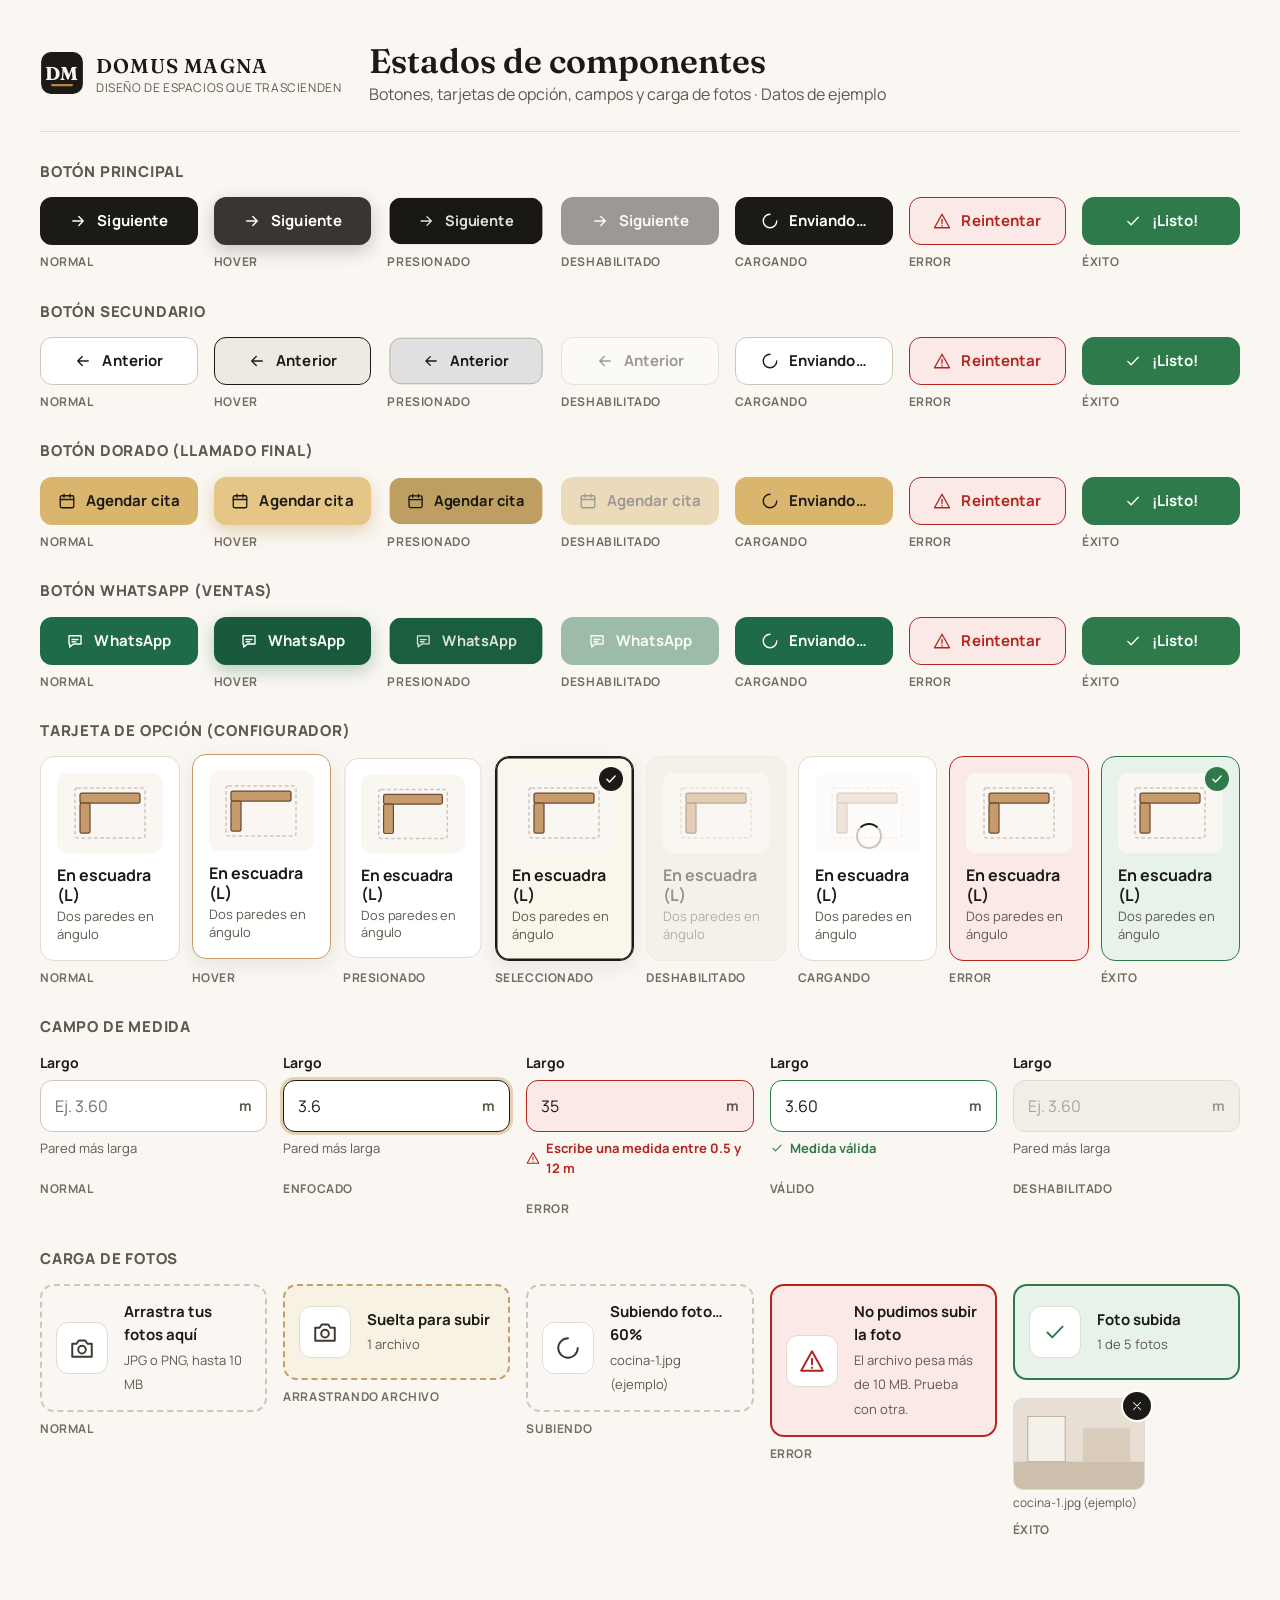
==== commit f23e61a3: "Marca: DOMUS MAGNA — Diseño de espacios que trascienden (logo DM, títulos, footer, WhatsApp, agenda)" ====
--- a/estados.html
+++ b/estados.html
@@ -1,7 +1,7 @@
-<!doctype html><html lang="es-MX"><head><meta charset="utf-8"><meta name="viewport" content="width=device-width,initial-scale=1"><title>Estados de componentes — Cocinas Quintana</title>
+<!doctype html><html lang="es-MX"><head><meta charset="utf-8"><meta name="viewport" content="width=device-width,initial-scale=1"><title>Estados de componentes — DOMUS MAGNA</title>
 <link rel="stylesheet" href="styles.css"><link rel="stylesheet" href="wireframe.css"><script>(function(){var q=new URLSearchParams(location.search),c=document.documentElement.classList;if(q.get("modo")==="wireframe")c.add("wf");if(q.get("tema")==="oscuro")c.add("dark");})();</script></head>
 <body class="sheet"><div class="sheet-in">
-<header class="sheet-h"><a class="brand" href="#inicio" aria-label="Cocinas Quintana — inicio"><span class="mono" aria-hidden="true"><svg viewBox="0 0 40 40"><rect x="1" y="1" width="38" height="38" rx="9" class="mono-bg"/><text x="20" y="26.5" text-anchor="middle" class="mono-t">CQ</text><path d="M11 31h18" class="mono-l"/></svg></span><span class="wordmark"><b>Cocinas Quintana</b><small>Taller de cocinas integrales</small></span></a><div><h1>Estados de componentes</h1><p>Botones, tarjetas de opción, campos y carga de fotos · Datos de ejemplo</p></div></header>
+<header class="sheet-h"><a class="brand" href="#inicio" aria-label="DOMUS MAGNA — inicio"><span class="mono" aria-hidden="true"><svg viewBox="0 0 40 40"><rect x="1" y="1" width="38" height="38" rx="9" class="mono-bg"/><text x="20" y="26.5" text-anchor="middle" class="mono-t">DM</text><path d="M11 31h18" class="mono-l"/></svg></span><span class="wordmark"><b>DOMUS MAGNA</b><small>DISEÑO DE ESPACIOS QUE TRASCIENDEN</small></span></a><div><h1>Estados de componentes</h1><p>Botones, tarjetas de opción, campos y carga de fotos · Datos de ejemplo</p></div></header>
 <section><h2>Botón principal</h2><div class="st-row"><div class="st-cell"><button type="button" class="btn btn-primary " ><svg class="ic" width="18" height="18" viewBox="0 0 24 24" fill="none" stroke="currentColor" stroke-width="1.8" stroke-linecap="round" stroke-linejoin="round" aria-hidden="true"><path d="M5 12h14M13 6l6 6-6 6"/></svg>Siguiente</button><small>Normal</small></div><div class="st-cell"><button type="button" class="btn btn-primary is-hover" ><svg class="ic" width="18" height="18" viewBox="0 0 24 24" fill="none" stroke="currentColor" stroke-width="1.8" stroke-linecap="round" stroke-linejoin="round" aria-hidden="true"><path d="M5 12h14M13 6l6 6-6 6"/></svg>Siguiente</button><small>Hover</small></div><div class="st-cell"><button type="button" class="btn btn-primary is-press" ><svg class="ic" width="18" height="18" viewBox="0 0 24 24" fill="none" stroke="currentColor" stroke-width="1.8" stroke-linecap="round" stroke-linejoin="round" aria-hidden="true"><path d="M5 12h14M13 6l6 6-6 6"/></svg>Siguiente</button><small>Presionado</small></div><div class="st-cell"><button type="button" class="btn btn-primary is-dis" disabled><svg class="ic" width="18" height="18" viewBox="0 0 24 24" fill="none" stroke="currentColor" stroke-width="1.8" stroke-linecap="round" stroke-linejoin="round" aria-hidden="true"><path d="M5 12h14M13 6l6 6-6 6"/></svg>Siguiente</button><small>Deshabilitado</small></div><div class="st-cell"><button type="button" class="btn btn-primary is-load" ><svg class="ic" width="18" height="18" viewBox="0 0 24 24" fill="none" stroke="currentColor" stroke-width="1.8" stroke-linecap="round" stroke-linejoin="round" aria-hidden="true"><path d="M12 3a9 9 0 1 0 9 9"/></svg>Enviando…</button><small>Cargando</small></div><div class="st-cell"><button type="button" class="btn btn-primary is-err" ><svg class="ic" width="18" height="18" viewBox="0 0 24 24" fill="none" stroke="currentColor" stroke-width="1.8" stroke-linecap="round" stroke-linejoin="round" aria-hidden="true"><path d="M12 3l10 18H2z"/><path d="M12 10v5M12 18v.5"/></svg>Reintentar</button><small>Error</small></div><div class="st-cell"><button type="button" class="btn btn-primary is-ok" ><svg class="ic" width="18" height="18" viewBox="0 0 24 24" fill="none" stroke="currentColor" stroke-width="1.8" stroke-linecap="round" stroke-linejoin="round" aria-hidden="true"><path d="M5 12.5l4.5 4.5L19 7"/></svg>¡Listo!</button><small>Éxito</small></div></div></section>
 <section><h2>Botón secundario</h2><div class="st-row"><div class="st-cell"><button type="button" class="btn btn-ghost " ><svg class="ic" width="18" height="18" viewBox="0 0 24 24" fill="none" stroke="currentColor" stroke-width="1.8" stroke-linecap="round" stroke-linejoin="round" aria-hidden="true"><path d="M19 12H5M11 6l-6 6 6 6"/></svg>Anterior</button><small>Normal</small></div><div class="st-cell"><button type="button" class="btn btn-ghost is-hover" ><svg class="ic" width="18" height="18" viewBox="0 0 24 24" fill="none" stroke="currentColor" stroke-width="1.8" stroke-linecap="round" stroke-linejoin="round" aria-hidden="true"><path d="M19 12H5M11 6l-6 6 6 6"/></svg>Anterior</button><small>Hover</small></div><div class="st-cell"><button type="button" class="btn btn-ghost is-press" ><svg class="ic" width="18" height="18" viewBox="0 0 24 24" fill="none" stroke="currentColor" stroke-width="1.8" stroke-linecap="round" stroke-linejoin="round" aria-hidden="true"><path d="M19 12H5M11 6l-6 6 6 6"/></svg>Anterior</button><small>Presionado</small></div><div class="st-cell"><button type="button" class="btn btn-ghost is-dis" disabled><svg class="ic" width="18" height="18" viewBox="0 0 24 24" fill="none" stroke="currentColor" stroke-width="1.8" stroke-linecap="round" stroke-linejoin="round" aria-hidden="true"><path d="M19 12H5M11 6l-6 6 6 6"/></svg>Anterior</button><small>Deshabilitado</small></div><div class="st-cell"><button type="button" class="btn btn-ghost is-load" ><svg class="ic" width="18" height="18" viewBox="0 0 24 24" fill="none" stroke="currentColor" stroke-width="1.8" stroke-linecap="round" stroke-linejoin="round" aria-hidden="true"><path d="M12 3a9 9 0 1 0 9 9"/></svg>Enviando…</button><small>Cargando</small></div><div class="st-cell"><button type="button" class="btn btn-ghost is-err" ><svg class="ic" width="18" height="18" viewBox="0 0 24 24" fill="none" stroke="currentColor" stroke-width="1.8" stroke-linecap="round" stroke-linejoin="round" aria-hidden="true"><path d="M12 3l10 18H2z"/><path d="M12 10v5M12 18v.5"/></svg>Reintentar</button><small>Error</small></div><div class="st-cell"><button type="button" class="btn btn-ghost is-ok" ><svg class="ic" width="18" height="18" viewBox="0 0 24 24" fill="none" stroke="currentColor" stroke-width="1.8" stroke-linecap="round" stroke-linejoin="round" aria-hidden="true"><path d="M5 12.5l4.5 4.5L19 7"/></svg>¡Listo!</button><small>Éxito</small></div></div></section>
 <section><h2>Botón dorado (llamado final)</h2><div class="st-row"><div class="st-cell"><button type="button" class="btn btn-gold " ><svg class="ic" width="18" height="18" viewBox="0 0 24 24" fill="none" stroke="currentColor" stroke-width="1.8" stroke-linecap="round" stroke-linejoin="round" aria-hidden="true"><rect x="3" y="5" width="18" height="16" rx="2"/><path d="M3 10h18M8 3v4M16 3v4"/></svg>Agendar cita</button><small>Normal</small></div><div class="st-cell"><button type="button" class="btn btn-gold is-hover" ><svg class="ic" width="18" height="18" viewBox="0 0 24 24" fill="none" stroke="currentColor" stroke-width="1.8" stroke-linecap="round" stroke-linejoin="round" aria-hidden="true"><rect x="3" y="5" width="18" height="16" rx="2"/><path d="M3 10h18M8 3v4M16 3v4"/></svg>Agendar cita</button><small>Hover</small></div><div class="st-cell"><button type="button" class="btn btn-gold is-press" ><svg class="ic" width="18" height="18" viewBox="0 0 24 24" fill="none" stroke="currentColor" stroke-width="1.8" stroke-linecap="round" stroke-linejoin="round" aria-hidden="true"><rect x="3" y="5" width="18" height="16" rx="2"/><path d="M3 10h18M8 3v4M16 3v4"/></svg>Agendar cita</button><small>Presionado</small></div><div class="st-cell"><button type="button" class="btn btn-gold is-dis" disabled><svg class="ic" width="18" height="18" viewBox="0 0 24 24" fill="none" stroke="currentColor" stroke-width="1.8" stroke-linecap="round" stroke-linejoin="round" aria-hidden="true"><rect x="3" y="5" width="18" height="16" rx="2"/><path d="M3 10h18M8 3v4M16 3v4"/></svg>Agendar cita</button><small>Deshabilitado</small></div><div class="st-cell"><button type="button" class="btn btn-gold is-load" ><svg class="ic" width="18" height="18" viewBox="0 0 24 24" fill="none" stroke="currentColor" stroke-width="1.8" stroke-linecap="round" stroke-linejoin="round" aria-hidden="true"><path d="M12 3a9 9 0 1 0 9 9"/></svg>Enviando…</button><small>Cargando</small></div><div class="st-cell"><button type="button" class="btn btn-gold is-err" ><svg class="ic" width="18" height="18" viewBox="0 0 24 24" fill="none" stroke="currentColor" stroke-width="1.8" stroke-linecap="round" stroke-linejoin="round" aria-hidden="true"><path d="M12 3l10 18H2z"/><path d="M12 10v5M12 18v.5"/></svg>Reintentar</button><small>Error</small></div><div class="st-cell"><button type="button" class="btn btn-gold is-ok" ><svg class="ic" width="18" height="18" viewBox="0 0 24 24" fill="none" stroke="currentColor" stroke-width="1.8" stroke-linecap="round" stroke-linejoin="round" aria-hidden="true"><path d="M5 12.5l4.5 4.5L19 7"/></svg>¡Listo!</button><small>Éxito</small></div></div></section>
--- a/styles.css
+++ b/styles.css
@@ -1,5 +1,5 @@
 /* ==========================================================
-   Cocinas Quintana — página de inicio (prototipo)
+   DOMUS MAGNA — página de inicio (prototipo)
    Paleta: madera cálida, hueso, grises, acentos carbón y dorado
    Temas: claro (por defecto) · .dark (oscuro) · .wf (wireframe gris, ver wireframe.css)
    ========================================================== */
@@ -553,6 +553,7 @@
  .opts-x{grid-template-columns:1fr}
  .opts-x .opt-in{flex-direction:row;align-items:center}
  .opts-x .opt-art{width:120px;flex:none;height:76px}
+ .opts-x .opt-txt{padding-right:30px}
  .tip{width:210px;left:auto;right:-60px;transform:none}.tip::before{left:auto;right:64px}
  .ml-box{flex-direction:column;align-items:flex-start}
  .vest-in{grid-template-columns:1fr;gap:20px}.vest-l{grid-template-columns:1fr 1fr}.vest h2{font-size:28px}
@@ -571,3 +572,46 @@
 @media (max-width:720px){.opts-x .opt:last-child{grid-column:auto}}
 .tip{left:-12px;transform:none}.tip::before{left:22px}
 @media (max-width:720px){.tip{left:auto;right:-60px}.tip::before{left:auto;right:64px}}
+
+/* ---------- plafón sobre barra, salpicadera, incluye, asesor ---------- */
+.opt-mat{display:block;margin-top:6px;font-size:12.5px;font-weight:700;color:var(--ink2)}
+.plaf-cfg{margin-top:16px;border:1.5px dashed var(--line2);border-radius:14px;padding:14px 16px;background:var(--paper)}
+.plaf-auto{display:flex;gap:10px;align-items:flex-start;font-size:15px;color:var(--ink2)}
+.plaf-auto i{color:var(--muted)}
+.plaf-man>b{display:block;margin-bottom:10px}
+.plaf-man .field{margin-bottom:6px}
+.fm-stool{fill:none;stroke:var(--ink2);stroke-width:1.2}
+.incl{margin:14px 0 4px}
+.incl>b{font-size:13px;font-weight:800;letter-spacing:.8px;text-transform:uppercase;color:var(--gold-t)}
+.incl ul{list-style:none;margin-top:8px}
+.incl li{padding:8px 0 8px 22px;border-top:1px solid var(--line);font-size:14px;position:relative}
+.incl li::before{content:"";position:absolute;left:2px;top:13px;width:10px;height:6px;border-left:2px solid var(--ok);border-bottom:2px solid var(--ok);transform:rotate(-45deg)}
+.incl li small{display:block;color:var(--muted);font-size:12px}
+.incl li.na{color:var(--faint)}.incl li.na::before{border-color:var(--faint);transform:none;width:10px;height:0;top:17px;border-left:0}
+.wa-sub{display:block;text-align:center;color:var(--muted);font-size:13px;margin-top:2px}
+.hero-wa{display:inline-flex;align-items:center;gap:8px;min-height:44px;font-weight:700;color:var(--wa);margin:-10px 0 14px;text-underline-offset:3px}
+.dark .hero-wa{color:var(--ok)}
+.wf .hero-wa{color:#222}
+.nav a,.top-act .btn{white-space:nowrap}
+@media (max-width:1320px){.nav a{padding:0 10px}.top-in{gap:16px}}
+.st{min-width:0}.st-b{min-width:0}
+@media (max-width:1100px) and (min-width:721px){.st-b{font-size:13px;gap:6px;padding:6px 4px 10px}}
+@media (max-width:380px){.top-in{gap:8px}.brand{gap:8px;min-width:0;flex:1 1 auto}.top .wordmark small{display:none}.top .wordmark b{font-size:15px}.top-act{gap:6px}}
+.fc-up{text-transform:uppercase;letter-spacing:1.2px;font-weight:800;font-size:11px}
+.hero-contacto{letter-spacing:1px;font-weight:800}
+/* ---------- nav con pastilla activa + menú móvil ---------- */
+.nav a{letter-spacing:1px;font-size:14px;font-weight:700}
+.nav a.on{background:var(--ink);color:var(--paper);border-radius:999px;padding:0 18px}
+.nav a.on:hover{background:var(--ink);color:var(--paper)}
+.btn-cita{white-space:nowrap}
+.btn-menu{display:none}
+.mnav{display:flex;flex-direction:column;gap:4px;padding:10px 20px 18px;border-top:1px solid var(--line);background:var(--paper)}
+.mnav[hidden]{display:none!important}
+.mnav a{min-height:48px;display:flex;align-items:center;padding:0 16px;border-radius:12px;text-decoration:none;font-weight:700;letter-spacing:1px;color:var(--ink2)}
+.mnav a.on{background:var(--ink);color:var(--paper)}
+.mnav .btn{margin-top:8px}
+@media (max-width:1100px){.btn-menu{display:inline-flex}}
+@media (max-width:720px){.btn-cita{display:none}}
+@media (min-width:1101px){.mnav{display:none!important}}
+.wf .nav a.on,.wf .mnav a.on{background:#222;color:#fff}
+.wordmark b{letter-spacing:1.2px}
